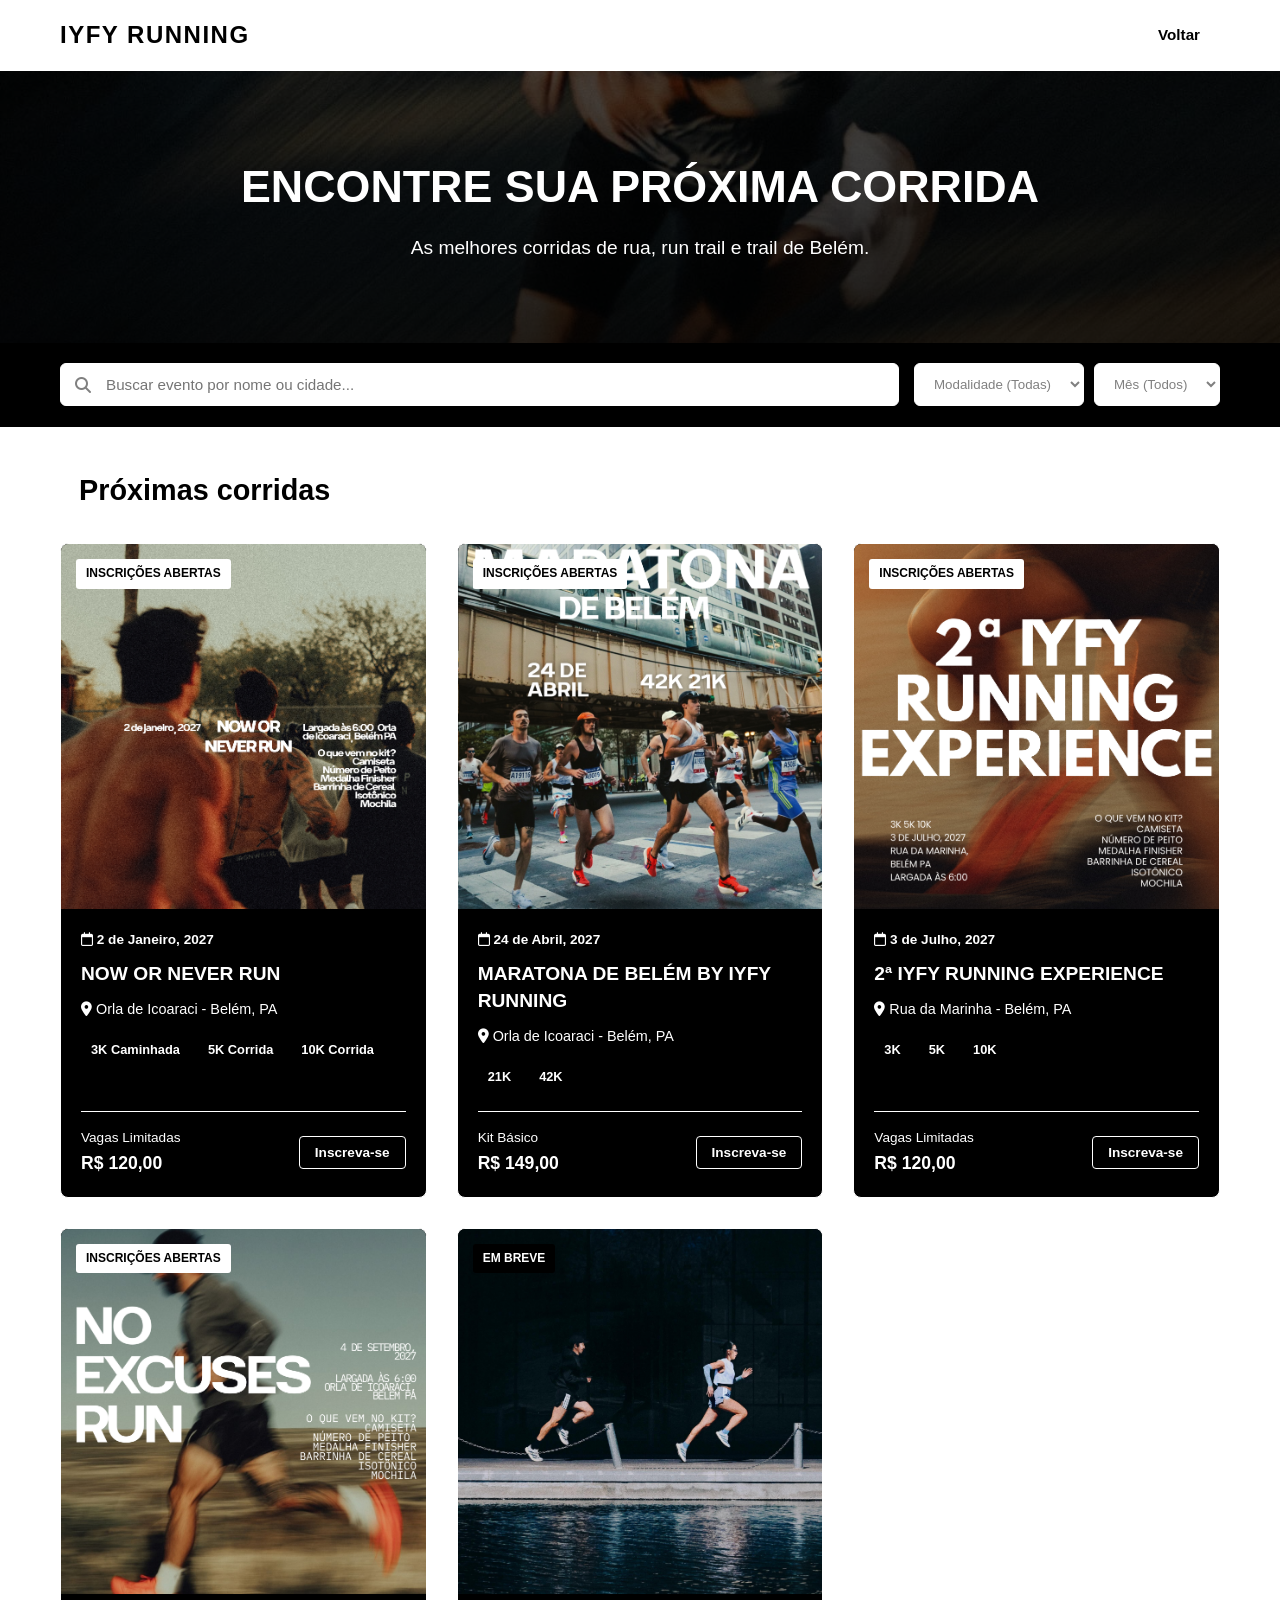
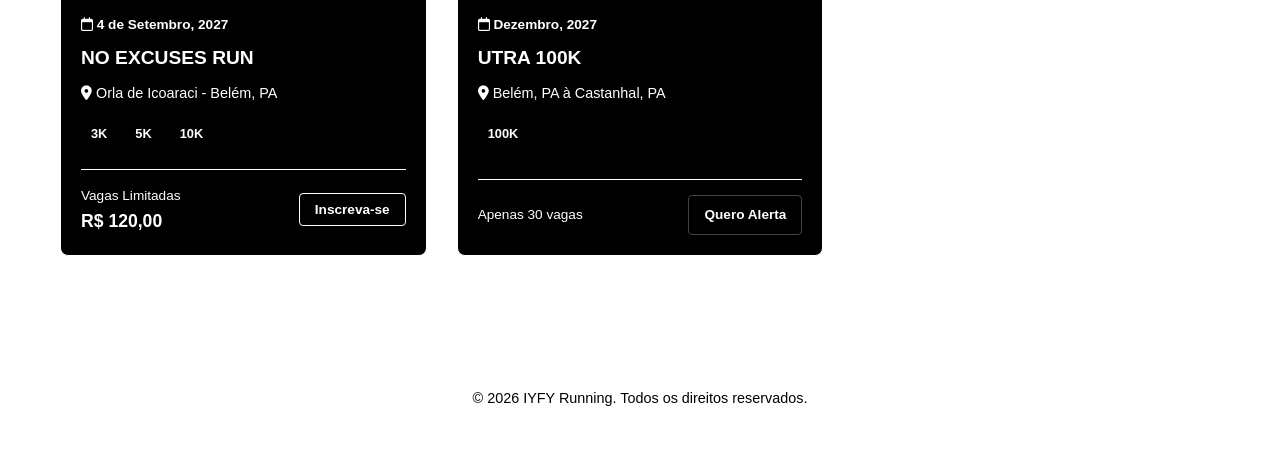
==== index.html @ 2d48001a "Update index.html" ====
<!DOCTYPE html>
<html lang="pt-BR">
<head>
    <meta charset="UTF-8">
    <meta name="viewport" content="width=device-width, initial-scale=1.0">
    <title>Calendário da IYFY Running 2027</title>
    <link rel="stylesheet" href="style2.css">
    <!-- Ícones rápidos via FontAwesome -->
    <link rel="stylesheet" href="https://cdnjs.cloudflare.com/ajax/libs/font-awesome/6.4.0/css/all.min.css">
    <style>
        /* Estilos rápidos para o Modal de Inscrição */
        .modal-overlay {
            display: none;
            position: fixed;
            top: 0; left: 0; width: 100%; height: 100%;
            background: rgba(0,0,0,0.7);
            z-index: 1000;
            justify-content: center;
            align-items: center;
            padding: 20px;
        }
        .modal-content {
            background: #fff;
            padding: 30px;
            border-radius: 10px;
            width: 100%;
            max-width: 600px;
            max-height: 90vh;
            overflow-y: auto;
            position: relative;
        }
        .modal-close {
            position: absolute;
            top: 15px; right: 20px;
            font-size: 24px;
            cursor: pointer;
            color: #333;
        }
        .form-group {
            margin-bottom: 15px;
        }
        .form-group label {
            display: block;
            margin-bottom: 5px;
            font-weight: bold;
            color: #333;
        }
        .form-group input, .form-group select, .form-group textarea {
            width: 100%;
            padding: 10px;
            border: 1px solid #ccc;
            border-radius: 5px;
            font-size: 14px;
        }
        .btn-enviar-zap {
            background: #25d366;
            color: white;
            border: none;
            padding: 12px 20px;
            width: 100%;
            font-size: 16px;
            font-weight: bold;
            border-radius: 5px;
            cursor: pointer;
            display: flex;
            align-items: center;
            justify-content: center;
            gap: 10px;
        }
        .btn-enviar-zap:hover {
            background: #1ebd59;
        }
    </style>
</head>
<body>

    <!-- Header / Navbar -->
    <header class="navbar">
        <div class="container header-container">
            <div class="logo">IYFY <span>RUNNING</span></div>
            <nav class="menu">
                <a href="">Voltar</a>
            </nav>
        </div>
    </header>

    <!-- Hero Section -->
    <section class="hero">
        <div class="container hero-content">
            <h1>Encontre sua próxima corrida</h1>
            <p>As melhores corridas de rua, run trail e trail de Belém.</p>
        </div>
    </section>

    <!-- Filtros e Busca -->
    <section class="filters-section">
        <div class="container filters-container">
            <div class="search-box">
                <i class="fa-solid fa-magnifying-glass"></i>
                <input type="text" placeholder="Buscar evento por nome ou cidade...">
            </div>
            <div class="filter-options">
                <select name="modalidade" id="modalidade">
                    <option value="">Modalidade (Todas)</option>
                    <option value="rua">Corrida de Rua</option>
                    <option value="runtrail">Run Trail</option>
                    <option value="trail">Trail</option>
                </select>
                <select name="data" id="data">
                    <option value="">Mês (Todos)</option>
                    <option value="10">Janeiro</option>
                    <option value="11">Fevereiro</option>
                    <option value="12">Março</option>
                    <option value="12">Abril</option>
                    <option value="13">Maio</option>
                    <option value="14">Junho</option>
                    <option value="15">Julho</option>
                    <option value="16">Agosto</option>
                    <option value="17">Setembro</option>
                    <option value="18">Outubro</option>
                    <option value="19">Novembro</option>
                    <option value="20">Dezembro</option>
                </select>
            </div>
        </div>
    </section>

    <!-- Grid de Eventos -->
    <main class="container main-content">
        <h2 class="section-title">Próximas corridas</h2>

        <div class="events-grid">
            <div class="event-card" data-modalidade="trail" data-mes="12">
                <div class="card-image" style="background-image: url('noworneverrun.jpeg');">
                    <span class="badge badge-inscricoes">Inscrições Abertas</span>
                </div>
                <div class="card-body">
                    <span class="event-date"><i class="fa-regular fa-calendar"></i> 2 de Janeiro, 2027</span>
                    <h3 class="event-title">NOW OR NEVER RUN</h3>
                    <p class="event-details"><i class="fa-solid fa-location-dot"></i> Orla de Icoaraci - Belém, PA</p>
                    <div class="event-distances">
                        <span>3K Caminhada</span>
                        <span>5K Corrida</span>
                        <span>10K Corrida</span>
                    </div>
                    <div class="card-footer">
                        <span class="price">Vagas Limitadas<strong>R$ 120,00</strong></span>
                        <button class="btn-card btn-inscrever" data-evento="NOW OR NEVER RUN" data-distancias="3K Caminhada, 5K Corrida, 10K Corrida" data-preco="120,00">Inscreva-se</button>
                    </div>
                </div>
            </div>

            <div class="event-card" data-modalidade="trail" data-mes="12">
                <div class="card-image" style="background-image: url('maratona-belem.jpeg');">
                    <span class="badge badge-inscricoes">Inscrições Abertas</span>
                </div>
                <div class="card-body">
                    <span class="event-date"><i class="fa-regular fa-calendar"></i> 24 de Abril, 2027</span>
                    <h3 class="event-title">MARATONA DE BELÉM BY IYFY RUNNING</h3>
                    <p class="event-details"><i class="fa-solid fa-location-dot"></i> Orla de Icoaraci - Belém, PA</p>
                    <div class="event-distances">
                        <span>21K</span>
                        <span>42K</span>
                    </div>
                    <div class="card-footer">
                        <span class="price">Kit Básico<strong>R$ 149,00</strong></span>
                        <button class="btn-card btn-inscrever" data-evento="MARATONA DE BELÉM BY IYFY RUNNING" data-distancias="21K, 42K" data-preco="149,00">Inscreva-se</button>
                    </div>
                </div>
            </div>

            <div class="event-card" data-modalidade="trail" data-mes="12">
                <div class="card-image" style="background-image: url('segund-iyfy.jpeg');">
                    <span class="badge badge-inscricoes">Inscrições Abertas</span>
                </div>
                <div class="card-body">
                    <span class="event-date"><i class="fa-regular fa-calendar"></i> 3 de Julho, 2027</span>
                    <h3 class="event-title">2ª IYFY RUNNING EXPERIENCE</h3>
                    <p class="event-details"><i class="fa-solid fa-location-dot"></i> Rua da Marinha - Belém, PA</p>
                    <div class="event-distances">
                        <span>3K</span>
                        <span>5K</span>
                        <span>10K</span>
                    </div>
                    <div class="card-footer">
                        <span class="price">Vagas Limitadas<strong>R$ 120,00</strong></span>
                        <button class="btn-card btn-inscrever" data-evento="2ª IYFY RUNNING EXPERIENCE" data-distancias="3K, 5K, 10K" data-preco="120,00">Inscreva-se</button>
                    </div>
                </div>
            </div>

            <div class="event-card" data-modalidade="trail" data-mes="12">
                <div class="card-image" style="background-image: url('no-excuses.jpeg');">
                    <span class="badge badge-inscricoes">Inscrições Abertas</span>
                </div>
                <div class="card-body">
                    <span class="event-date"><i class="fa-regular fa-calendar"></i> 4 de Setembro, 2027</span>
                    <h3 class="event-title">NO EXCUSES RUN</h3>
                    <p class="event-details"><i class="fa-solid fa-location-dot"></i> Orla de Icoaraci - Belém, PA</p>
                    <div class="event-distances">
                        <span>3K</span>
                        <span>5K</span>
                        <span>10K</span>
                    </div>
                    <div class="card-footer">
                        <span class="price">Vagas Limitadas<strong>R$ 120,00</strong></span>
                        <button class="btn-card btn-inscrever" data-evento="NO EXCUSES RUN" data-distancias="3K, 5K, 10K" data-preco="120,00">Inscreva-se</button>
                    </div>
                </div>
            </div>

            <div class="event-card" data-modalidade="rua" data-mes="11">
                <div class="card-image" style="background-image: url('42k.jpeg');">
                    <span class="badge badge-breve">Em Breve</span>
                </div>
                <div class="card-body">
                    <span class="event-date"><i class="fa-regular fa-calendar"></i> Dezembro, 2027</span>
                    <h3 class="event-title">UTRA 100K</h3>
                    <p class="event-details"><i class="fa-solid fa-location-dot"></i> Belém, PA à Castanhal, PA</p>
                    <div class="event-distances">
                        <span>100K</span>
                    </div>
                    <div class="card-footer">
                        <span class="price">Apenas 30 vagas</span>
                        <a href="#" class="btn-card disabled">Quero Alerta</a>
                    </div>
                </div>
            </div>
        </div>
    </main>

    <!-- Modal de Inscrição / Formulário -->
    <div class="modal-overlay" id="modalInscricao">
        <div class="modal-content">
            <span class="modal-close" id="fecharModal">&times;</span>
            <h2 style="margin-bottom: 20px; color: #111;">Formulário de Inscrição</h2>
            <form id="formInscricao">
                <input type="hidden" id="eventoNome">

                <div class="form-group">
                    <label>Nome Completo</label>
                    <input type="text" id="nome" required placeholder="Digite seu nome completo">
                </div>

                <div class="form-group">
                    <label>E-mail</label>
                    <input type="email" id="email" required placeholder="seu@email.com">
                </div>

                <div class="form-group">
                    <label>WhatsApp</label>
                    <input type="text" id="whatsapp" required placeholder="(91) 99999-9999">
                </div>

                <div class="form-group">
                    <label>RG</label>
                    <input type="text" id="rg" required placeholder="Número do RG">
                </div>

                <div class="form-group">
                    <label>CPF</label>
                    <input type="text" id="cpf" required placeholder="000.000.000-00">
                </div>

                <div class="form-group">
                    <label>Qual percurso você irá participar?</label>
                    <select id="modalidadeDistancia" required>
                        <option value="">Selecione a distância...</option>
                    </select>
                </div>

                <div class="form-group">
                    <label>Qual o tamanho da camisa?</label>
                    <select id="tamanhoCamisa" required>
                        <option value="">Selecione o tamanho...</option>
                        <option value="PP">PP</option>
                        <option value="P">P</option>
                        <option value="M">M</option>
                        <option value="G">G</option>
                        <option value="GG">GG</option>
                        <option value="XGG">XGG</option>
                    </select>
                </div>

                <div class="form-group">
                    <label>Possui alguma restrição de saúde?</label>
                    <textarea id="restricaoSaude" rows="2" placeholder="Informe se possui alergias, problemas cardíacos, etc. (ou digite 'Não')"></textarea>
                </div>

                <div class="form-group">
                    <label>Tipo de Inscrição</label>
                    <select id="tipoInscricao" required>
                        <option value="avulsa" id="opcaoAvulsa">Somente nesta corrida</option>
                        <option value="combo_normal">Combo 4 Corridas (R$ 509,00)</option>
                        <option value="combo_desconto">Combo 4 Corridas com 50% de Desconto (R$ 254,50 - Válido para quem participar da 1ª IYFY Running Experience e 20 vagas para o público geral.)</option>
                    </select>
                </div>

                <button type="submit" class="btn-enviar-zap">
                    <i class="fa-brands fa-whatsapp" style="font-size: 20px;"></i> Finalizar Inscrição
                </button>
            </form>
        </div>
    </div>

    <!-- Footer simples -->
    <footer>
        <p>&copy; 2026 IYFY Running. Todos os direitos reservados.</p>
    </footer>

    <!-- Script para manipular o Modal e o envio para o WhatsApp -->
    <script>
        const modal = document.getElementById('modalInscricao');
        const fecharModal = document.getElementById('fecharModal');
        const botoesInscrever = document.querySelectorAll('.btn-inscrever');
        const inputEventoNome = document.getElementById('eventoNome');
        const selectDistancias = document.getElementById('modalidadeDistancia');
        const formInscricao = document.getElementById('formInscricao');

        // Abrir modal ao clicar em "Inscreva-se"
        botoesInscrever.forEach(botao => {
            botao.addEventListener('click', () => {
                const nomeEvento = botao.getAttribute('data-evento');
                const distancias = botao.getAttribute('data-distancias').split(',');
                const precoEvento = botao.getAttribute('data-preco') || '120,00';

                inputEventoNome.value = nomeEvento;
                
                // Atualiza o texto do valor da inscrição avulsa de acordo com o evento selecionado
                const opcaoAvulsa = document.getElementById('opcaoAvulsa');
                if (opcaoAvulsa) {
                    opcaoAvulsa.textContent = `Somente nesta corrida (R$ ${precoEvento})`;
                }

                // Preencher select de distâncias
                selectDistancias.innerHTML = '<option value="">Selecione a distância...</option>';
                distancias.forEach(dist => {
                    const option = document.createElement('option');
                    option.value = dist.trim();
                    option.textContent = dist.trim();
                    selectDistancias.appendChild(option);
                });

                modal.style.display = 'flex';
            });
        });

        // Fechar modal
        fecharModal.addEventListener('click', () => {
            modal.style.display = 'none';
        });

        window.addEventListener('click', (e) => {
            if (e.target === modal) {
                modal.style.display = 'none';
            }
        });

        // Enviar para o WhatsApp
        formInscricao.addEventListener('submit', (e) => {
            e.preventDefault();

            const evento = inputEventoNome.value;
            const nome = document.getElementById('nome').value;
            const email = document.getElementById('email').value;
            const whatsapp = document.getElementById('whatsapp').value;
            const rg = document.getElementById('rg').value;
            const cpf = document.getElementById('cpf').value;
            const modalidade = selectDistancias.value;
            const camisa = document.getElementById('tamanhoCamisa').value;
            const restricao = document.getElementById('restricaoSaude').value || 'Nenhuma';
            
            const tipoInscricaoSelect = document.getElementById('tipoInscricao');
            const tipoInscricaoTexto = tipoInscricaoSelect.options[tipoInscricaoSelect.selectedIndex].text;

            // Montar a mensagem formatada para o WhatsApp
            const mensagem = `*NOVA INSCRIÇÃO - IYFY RUNNING*%0A%0A` +
                             ` *Evento:* ${evento}%0A` +
                             ` *Nome:* ${nome}%0A` +
                             ` *E-mail:* ${email}%0A` +
                             ` *WhatsApp:* ${whatsapp}%0A` +
                             ` *RG:* ${rg} | *CPF:* ${cpf}%0A` +
                             ` *Distância:* ${modalidade}%0A` +
                             ` *Camisa:* ${camisa}%0A` +
                             ` *Restrição de Saúde:* ${restricao}%0A` +
                             ` *Plano:* ${tipoInscricaoTexto}%0A%0A` +
                             `Olá! Preenchi meus dados no site e gostaria de finalizar o pagamento via PIX.`;

            // Número do WhatsApp fornecido
            const numeroWhatsApp = '5591989058986';

            // Redirecionar para o WhatsApp
            const urlWhatsApp = `https://api.whatsapp.com/send?phone=${numeroWhatsApp}&text=${mensagem}`;
            window.open(urlWhatsApp, '_blank');
        });
    </script>
    <script src="app.js"></script>
</body>
</html>
---- style2.css ----
/* Variáveis de estilo para facilitar manutenção */
:root {
    --bg-primary: #ffffff;
    --bg-secondary: black;
    --text-color: black;
    --text-muted: white;
    --accent-color: #ffffff; /* Tom verde/amarelo neon esportivo */
    --card-bg: black;
    --border-color: white;
    --font-family: 'Segoe UI', Tahoma, Geneva, Verdana, sans-serif;
}

* {
    margin: 0;
    padding: 0;
    box-sizing: border-box;
}

body {
    background-color: white;
    color: var(--text-color);
    font-family: var(--font-family);
    line-height: 1.6;
}

.container {
    max-width: 1200px;
    margin: 0 auto;
    padding: 0 20px;
}

/* Header / Navbar */
.navbar {
    background-color: white;
    border-bottom: 1px solid var(--border-color);
    position: sticky;
    top: 0;
    z-index: 100;
}

.header-container {
    display: flex;
    justify-content: space-between;
    align-items: center;
    height: 70px;
}

.logo {
    font-size: 1.5rem;
    font-weight: 800;
    letter-spacing: 1.5px;
    color: black;
}

.logo span {
    color: black;
}

.menu a {
    color: black;
    text-decoration: none;
    margin-right: 20px;
    font-weight: 600;
    font-size: 0.95rem;
    transition: color 0.3s;
}

.menu a:hover, .menu a.active {
    color: black;
}

.btn-primary {
    background-color: black;
    color: white;
    border: none;
    padding: 10px 20px;
    font-weight: bold;
    cursor: pointer;
    border-radius: 4px;
    transition: transform 0.2s, background-color 0.2s;
}

.btn-primary:hover {
    transform: translateY(-2px);
    background-color: black;
}

/* Hero Section */
.hero {
    background: linear-gradient(rgba(0,0,0,0.7), rgba(0,0,0,0.85)), url('logocalendario.jpeg') center/cover;
    padding: 80px 0;
    text-align: center;
}

.hero h1 {
    font-size: 2.8rem;
    font-weight: 800;
    margin-bottom: 10px;
    text-transform: uppercase;
    color: white;
}

.hero p {
    color: white;
    font-size: 1.2rem;
}

/* Filtros */
.filters-section {
    background-color: black;
    padding: 20px 0;
    border-bottom: 1px solid black;
}

.filters-container {
    display: flex;
    justify-content: space-between;
    gap: 15px;
    flex-wrap: wrap;
}

.search-box {
    position: relative;
    flex: 1;
    min-width: 280px;
}

.search-box i {
    position: absolute;
    left: 15px;
    top: 50%;
    transform: translateY(-50%);
    color: gray;
}

.search-box input {
    width: 100%;
    padding: 12px 15px 12px 45px;
    background-color: white;
    border: 1px solid white;
    border-radius: 6px;
    color: black;
    font-size: 0.95rem;
}

.filter-options {
    display: flex;
    gap: 10px;
    color: green;
}

.filter-options select {
    padding: 12px 15px;
    background-color: white;
    border: 1px solid white;
    border-radius: 6px;
    color: gray;
    cursor: pointer;
}

/* Grid de Eventos */
.main-content {
    padding: 40px 20px;
}

.section-title {
    font-size: 1.8rem;
    margin-bottom: 30px;
    border-left: 4px solid var(--accent-color);
    padding-left: 15px;
}

.events-grid {
    display: grid;
    grid-template-columns: repeat(auto-fit, minmax(320px, 1fr));
    gap: 30px;
}

/* Card Individual */
.event-card {
    background-color: var(--card-bg);
    border-radius: 8px;
    overflow: hidden;
    border: 1px solid var(--border-color);
    transition: transform 0.3s, box-shadow 0.3s;
    display: flex;
    flex-direction: column;
}

.event-card:hover {
    transform: translateY(-5px);
    box-shadow: 0 10px 20px rgba(0,0,0,0.5);
    border-color: #444;
}

.card-image {
    width: 100%;
    aspect-ratio: 1 / 1; /* Força a área da imagem a ser um quadrado perfeito (1:1) */
    background-size: cover;
    background-position: center;
    position: relative;
}

.badge {
    position: absolute;
    top: 15px;
    left: 15px;
    padding: 5px 10px;
    font-size: 0.75rem;
    font-weight: bold;
    text-transform: uppercase;
    border-radius: 3px;
}

.badge-inscricoes {
    background-color: var(--accent-color);
    color: black;
}

.badge-breve {
    background-color: black;
    color: #fff;
}

.card-body {
    padding: 20px;
    display: flex;
    flex-direction: column;
    flex-grow: 1;
}

.event-date {
    font-size: 0.85rem;
    color: var(--accent-color);
    font-weight: 600;
    margin-bottom: 10px;
}

.event-title {
    font-size: 1.2rem;
    font-weight: 700;
    margin-bottom: 10px;
    line-height: 1.4;
    color: white;
}

.event-details {
    font-size: 0.9rem;
    color: white;
    margin-bottom: 15px;
}

.event-distances {
    display: flex;
    gap: 8px;
    margin-bottom: 20px;
    color: white;
}

.event-distances span {
    background-color: black;
    padding: 4px 10px;
    font-size: 0.8rem;
    border-radius: 12px;
    font-weight: 600;
}

.card-footer {
    margin-top: auto;
    display: flex;
    justify-content: space-between;
    align-items: center;
    border-top: 1px solid var(--border-color);
    padding-top: 15px;
}

.price {
    font-size: 0.85rem;
    color: var(--text-muted);
}

.price strong {
    display: block;
    font-size: 1.1rem;
    color: #fff;
}

.btn-card {
    background-color: transparent;
    color: var(--accent-color);
    border: 1px solid var(--accent-color);
    padding: 8px 15px;
    text-decoration: none;
    font-weight: bold;
    font-size: 0.85rem;
    border-radius: 4px;
    transition: background-color 0.2s, color 0.2s;
}

.btn-card:hover {
    background-color: var(--accent-color);
    color: black;
}

.btn-card.disabled {
    border-color: #444;
    color: var(--text-muted);
    cursor: not-allowed;
}

.btn-card.disabled:hover {
    background-color: transparent;
    color: var(--text-muted);
}

/* Footer */
footer {
    text-align: center;
    padding: 40px 0;
    border-top: 1px solid white;
    margin-top: 50px;
    font-size: 0.9rem;
    color: black;
}

/* Classe utilitária para esconder os cards de forma limpa no grid */
.event-card.hidden {
    display: none !important;
}

/* Animação suave ao revelar os cards filtrados */
.fade-in {
    animation: fadeInSmooth 0.4s ease forwards;
}

@keyframes fadeInSmooth {
    from {
        opacity: 0;
        transform: translateY(10px);
    }
    to {
        opacity: 1;
        transform: translateY(0);
    }
}

/* ==========================================
   MEDIA QUERIES (RESPONSIVIDADE)
   ========================================== */

/* --- TABLETS E TELAS MÉDIAS (Até 768px) --- */
@media (max-width: 768px) {
    /* Ajustes do Banner Hero */
    .hero {
        padding: 60px 20px;
    }

    .hero h1 {
        font-size: 2.2rem;
    }

    .hero p {
        font-size: 1.1rem;
    }

    /* Alinhamento dos Filtros */
    .filters-container {
        flex-direction: column;
        gap: 12px;
    }

    .search-box {
        width: 100%;
        min-width: unset;
    }

    .filter-options {
        width: 100%;
    }

    .filter-options select {
        flex: 1; /* Faz os selects dividirem o espaço igualmente */
    }
}

/* --- CELULARES (Até 576px) --- */
@media (max-width: 576px) {
    /* Ajustes na Navbar */
    .header-container {
        flex-direction: column;
        height: auto;
        padding: 15px 0;
        gap: 15px;
    }

    .menu {
        display: flex;
        justify-content: center;
        flex-wrap: wrap;
        gap: 10px;
    }

    .menu a {
        margin-right: 0; /* Remove a margem antiga para usar o gap */
        font-size: 0.85rem;
    }

    .btn-primary {
        width: 100%; /* Botão de destaque vira largura total no mobile */
        text-align: center;
    }

    /* Redução de títulos para telas pequenas */
    .hero h1 {
        font-size: 1.8rem;
    }

    .section-title {
        font-size: 1.5rem;
    }

    /* Ajuste fino no Grid de Eventos para celulares bem pequenos */
    .events-grid {
        grid-template-columns: 1fr; /* Força uma coluna única */
        gap: 20px;
    }
    
    /* Evita que botões de filtros quebrem no mobile */
    .filter-options {
        flex-direction: column;
    }
}
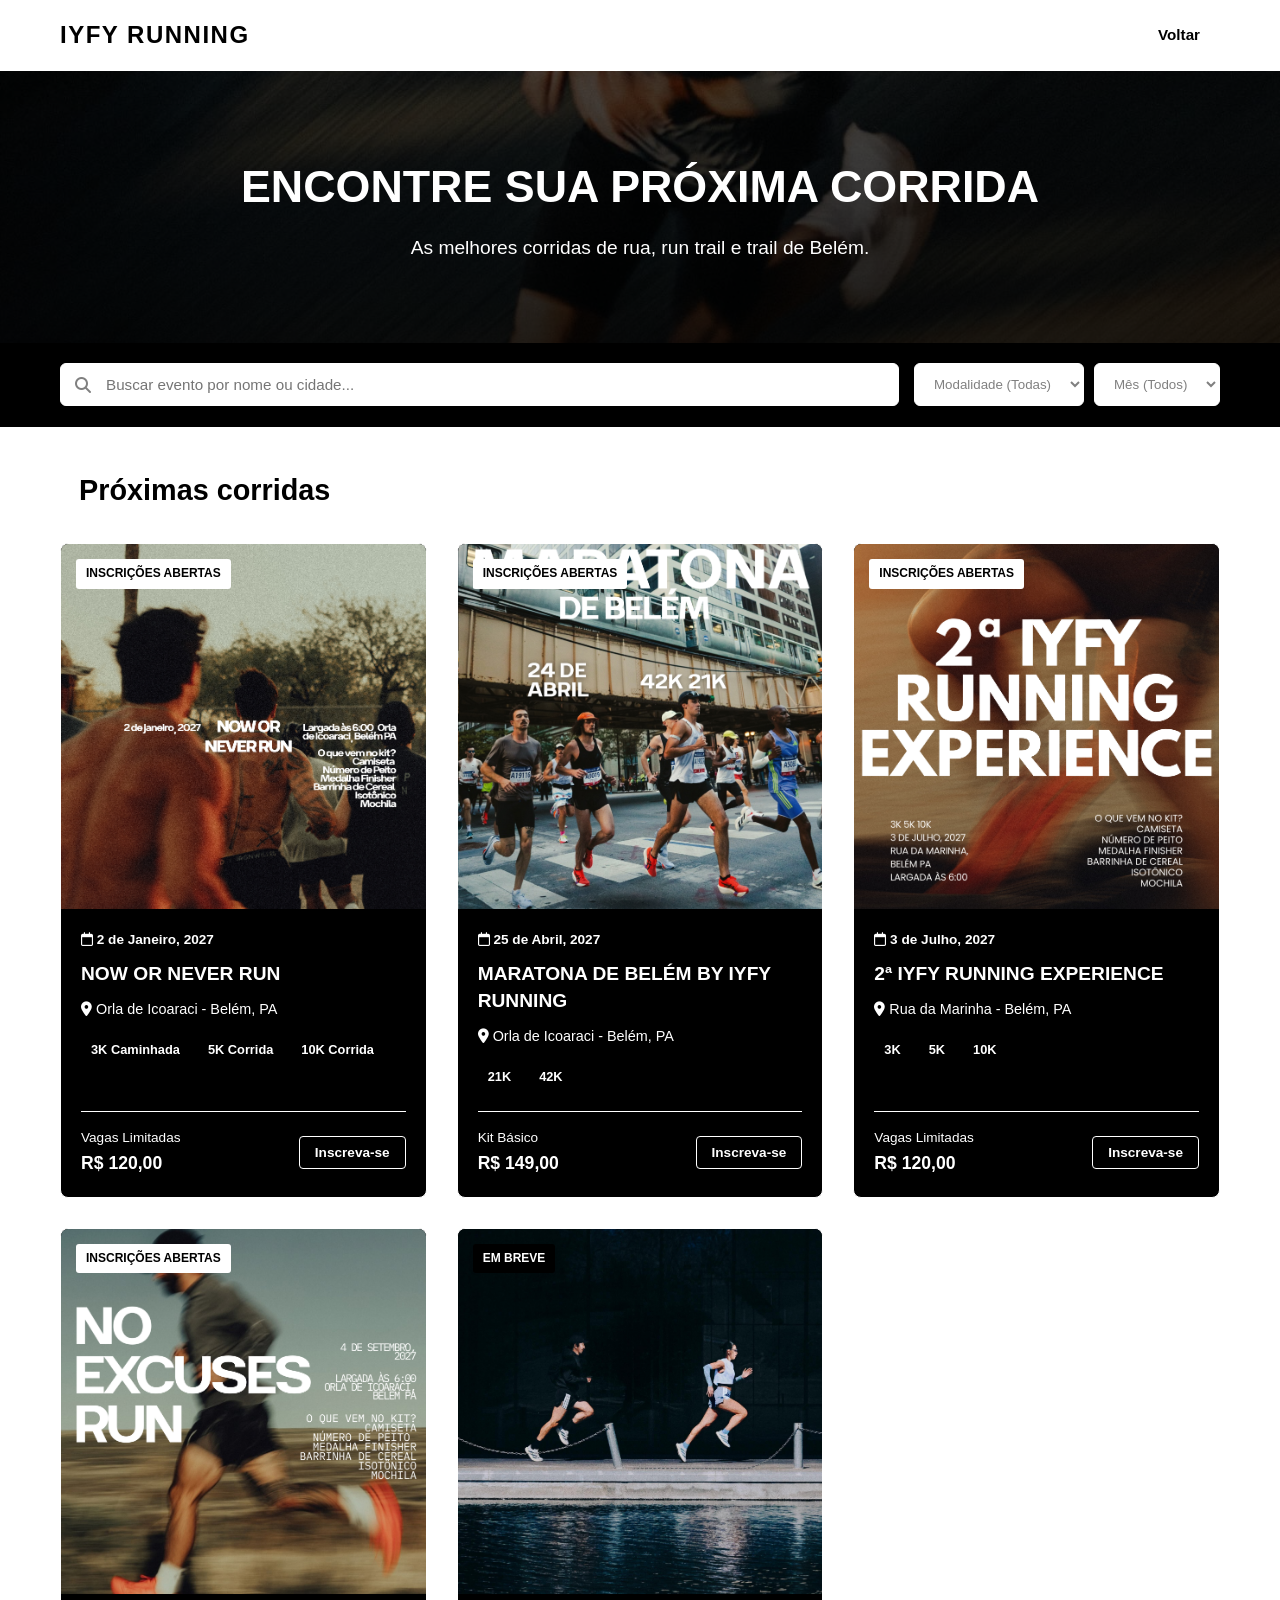
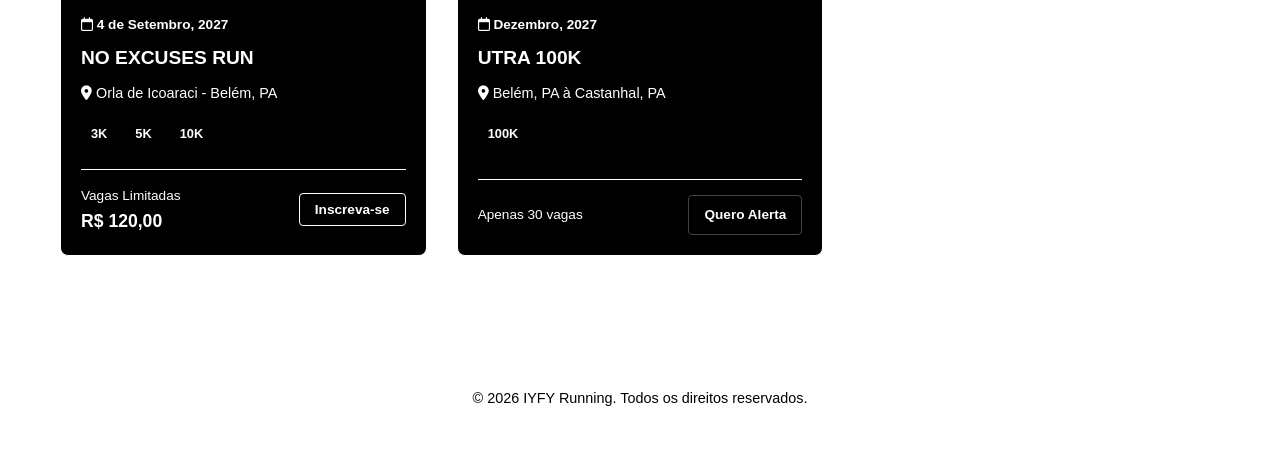
==== commit a620807c: "Update index.html" ====
--- a/index.html
+++ b/index.html
@@ -155,7 +155,7 @@
                     <span class="badge badge-inscricoes">Inscrições Abertas</span>
                 </div>
                 <div class="card-body">
-                    <span class="event-date"><i class="fa-regular fa-calendar"></i> 24 de Abril, 2027</span>
+                    <span class="event-date"><i class="fa-regular fa-calendar"></i> 25 de Abril, 2027</span>
                     <h3 class="event-title">MARATONA DE BELÉM BY IYFY RUNNING</h3>
                     <p class="event-details"><i class="fa-solid fa-location-dot"></i> Orla de Icoaraci - Belém, PA</p>
                     <div class="event-distances">
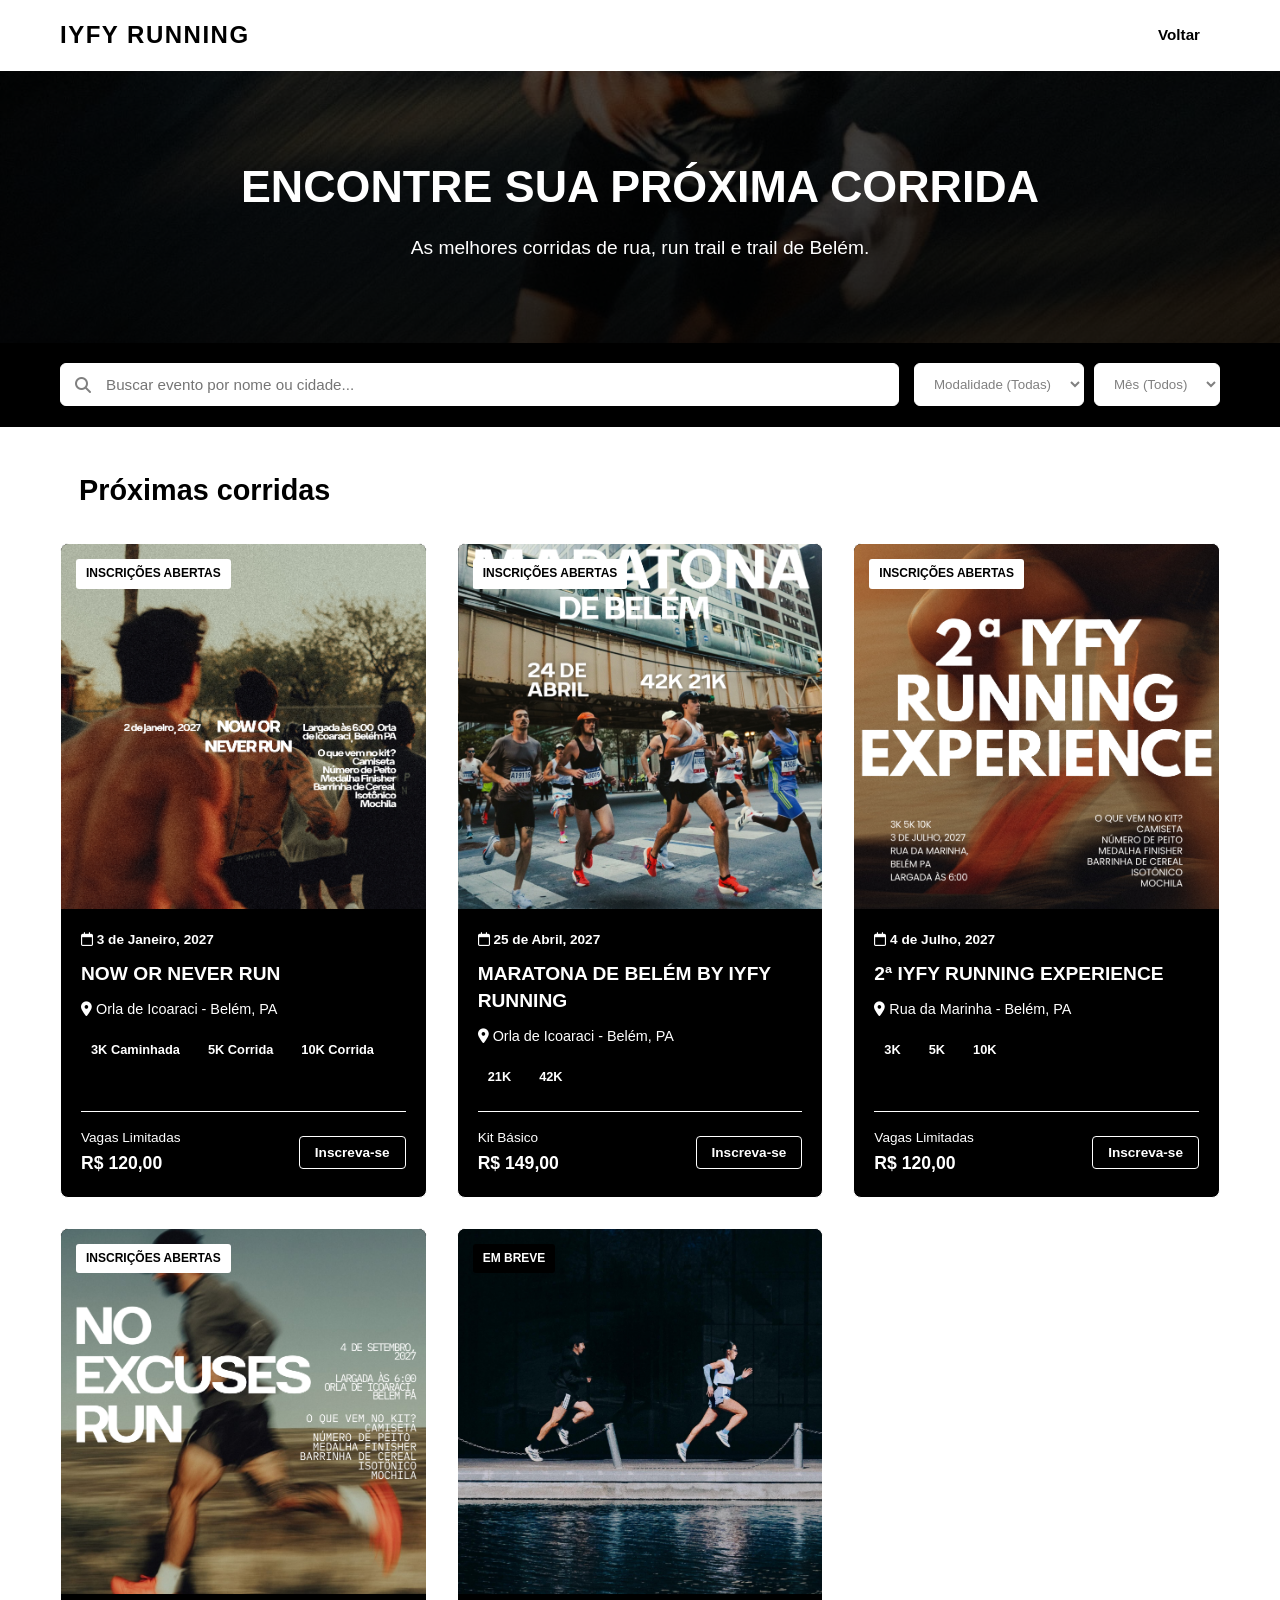
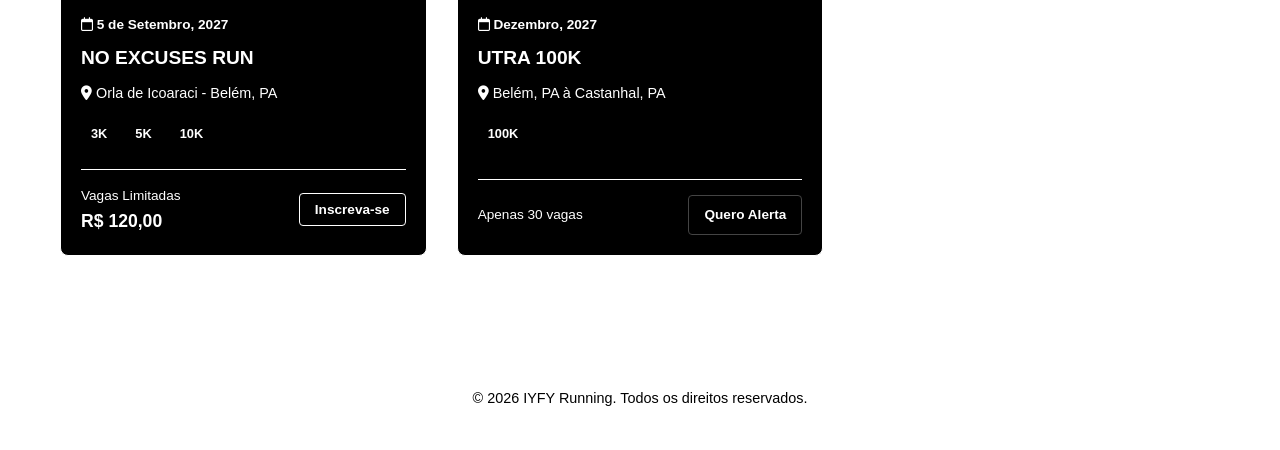
==== commit 3f6025eb: "Update index.html" ====
--- a/index.html
+++ b/index.html
@@ -135,7 +135,7 @@
                     <span class="badge badge-inscricoes">Inscrições Abertas</span>
                 </div>
                 <div class="card-body">
-                    <span class="event-date"><i class="fa-regular fa-calendar"></i> 2 de Janeiro, 2027</span>
+                    <span class="event-date"><i class="fa-regular fa-calendar"></i> 3 de Janeiro, 2027</span>
                     <h3 class="event-title">NOW OR NEVER RUN</h3>
                     <p class="event-details"><i class="fa-solid fa-location-dot"></i> Orla de Icoaraci - Belém, PA</p>
                     <div class="event-distances">
@@ -174,7 +174,7 @@
                     <span class="badge badge-inscricoes">Inscrições Abertas</span>
                 </div>
                 <div class="card-body">
-                    <span class="event-date"><i class="fa-regular fa-calendar"></i> 3 de Julho, 2027</span>
+                    <span class="event-date"><i class="fa-regular fa-calendar"></i> 4 de Julho, 2027</span>
                     <h3 class="event-title">2ª IYFY RUNNING EXPERIENCE</h3>
                     <p class="event-details"><i class="fa-solid fa-location-dot"></i> Rua da Marinha - Belém, PA</p>
                     <div class="event-distances">
@@ -194,7 +194,7 @@
                     <span class="badge badge-inscricoes">Inscrições Abertas</span>
                 </div>
                 <div class="card-body">
-                    <span class="event-date"><i class="fa-regular fa-calendar"></i> 4 de Setembro, 2027</span>
+                    <span class="event-date"><i class="fa-regular fa-calendar"></i> 5 de Setembro, 2027</span>
                     <h3 class="event-title">NO EXCUSES RUN</h3>
                     <p class="event-details"><i class="fa-solid fa-location-dot"></i> Orla de Icoaraci - Belém, PA</p>
                     <div class="event-distances">
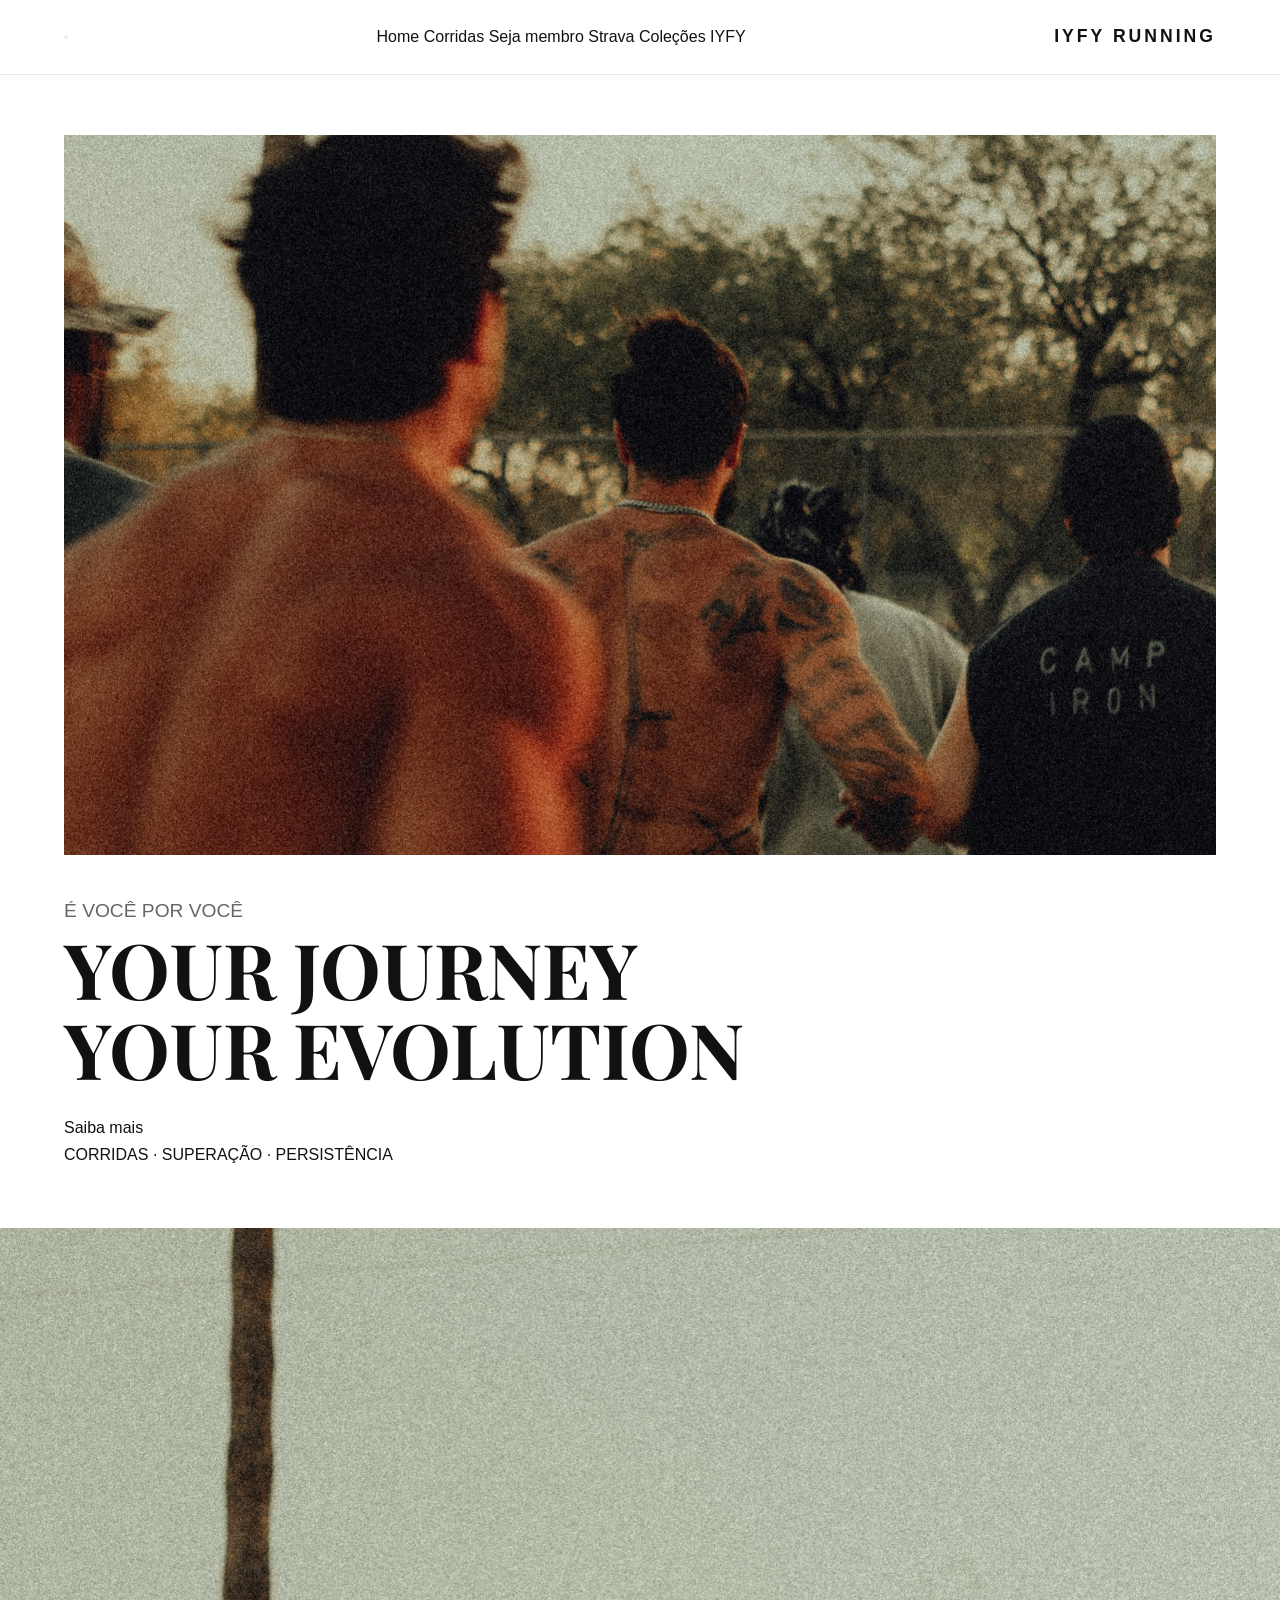
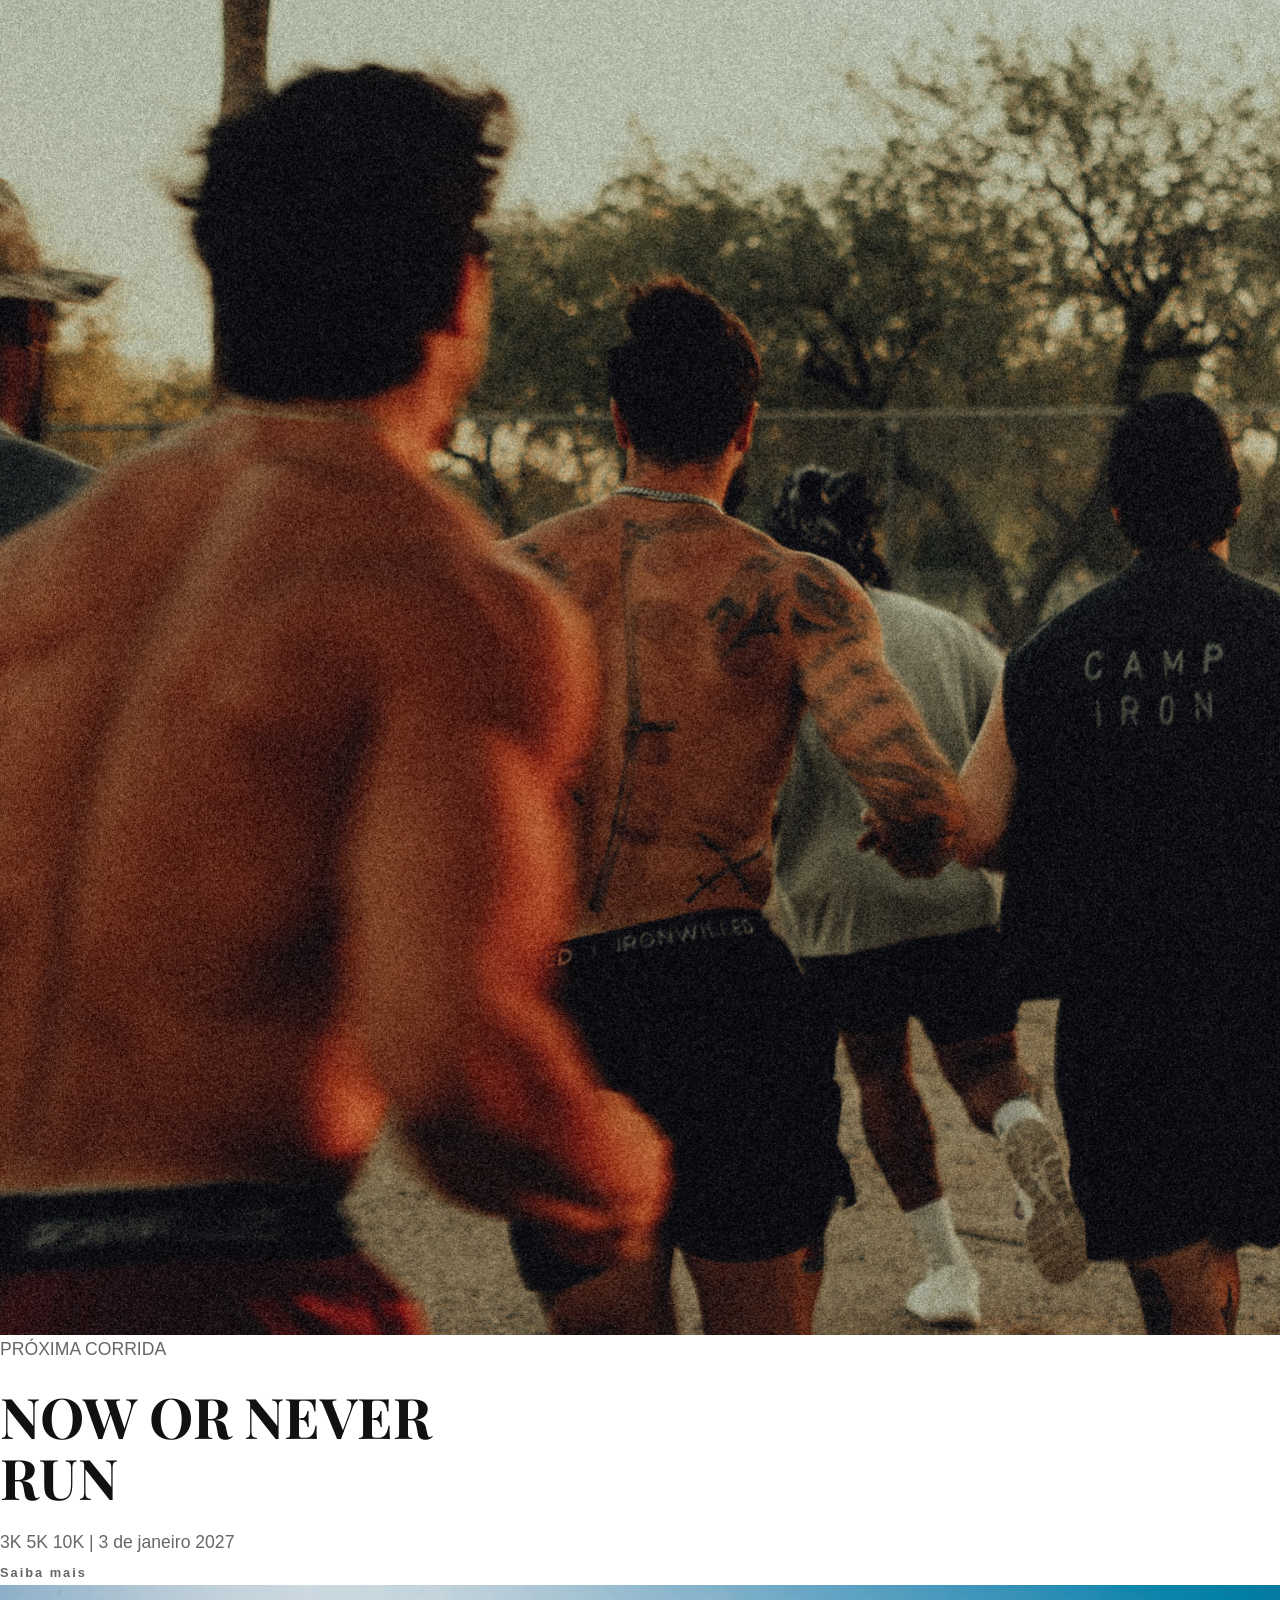
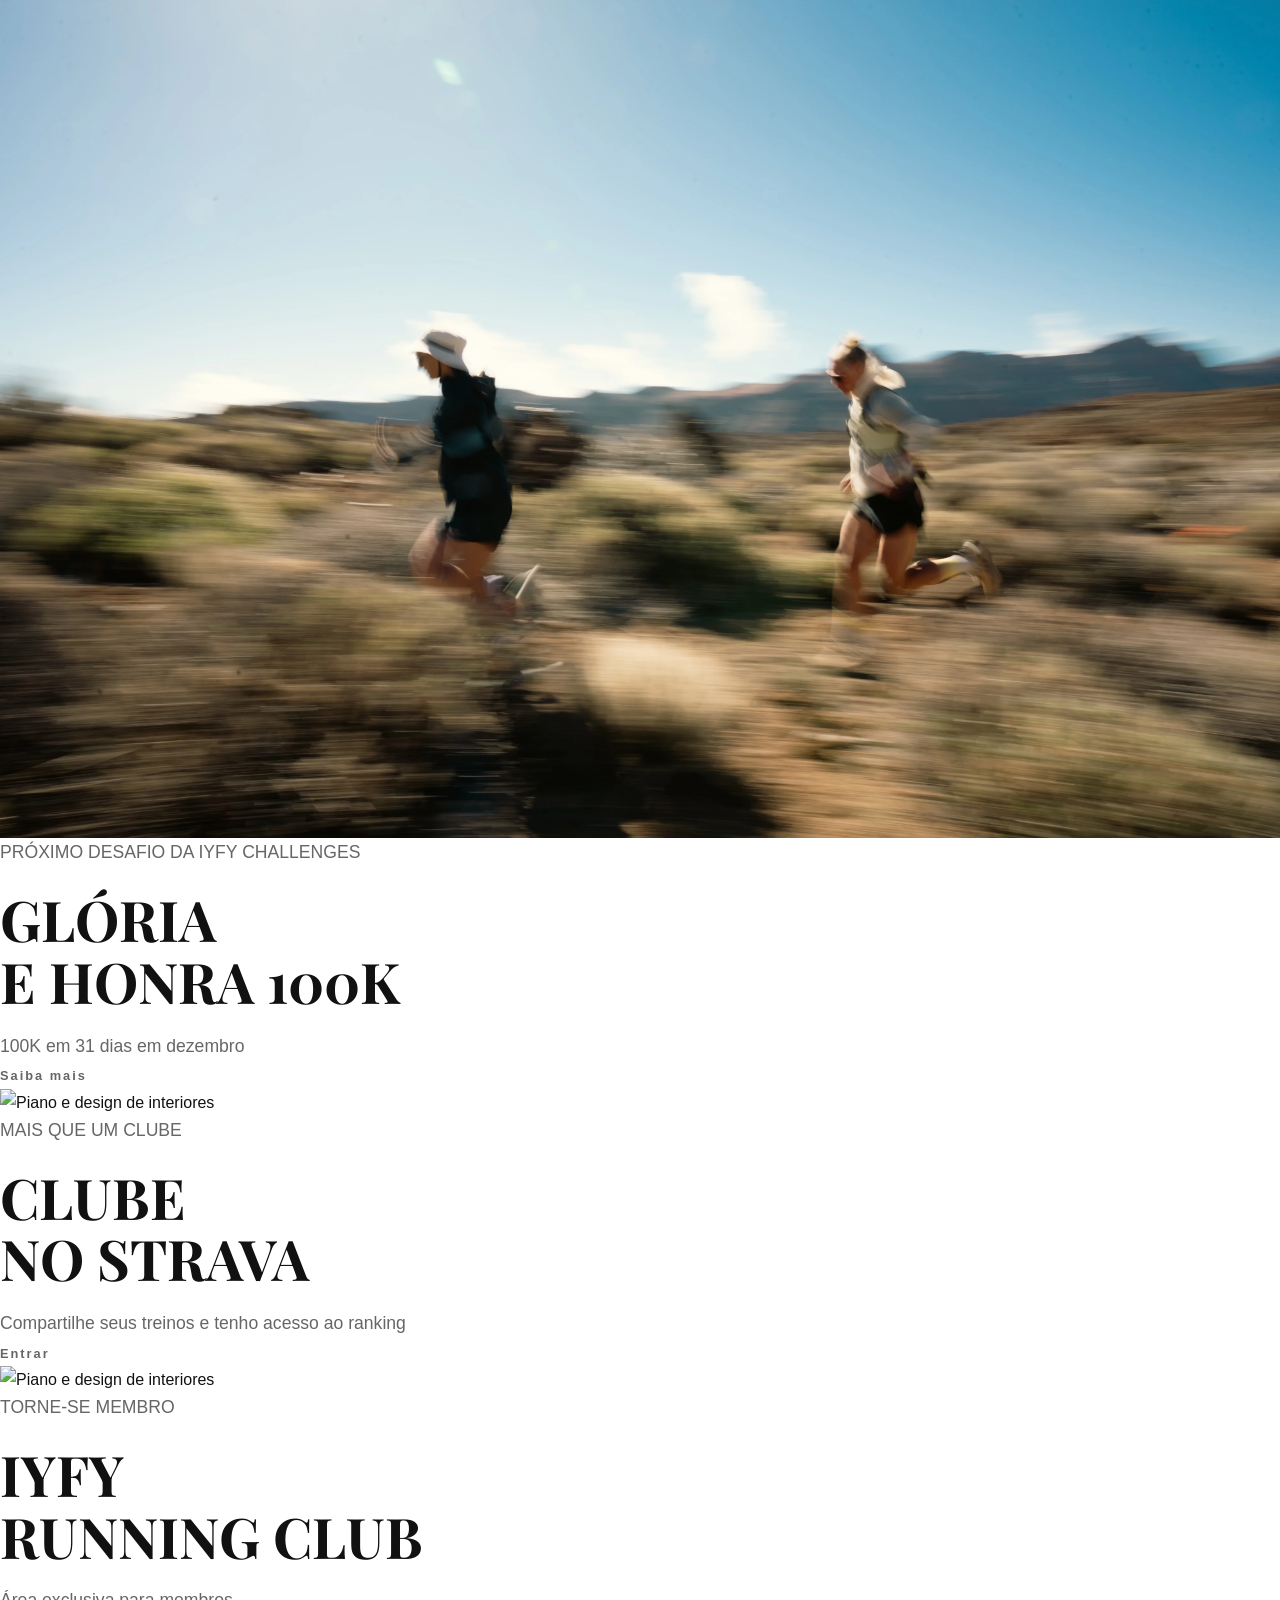
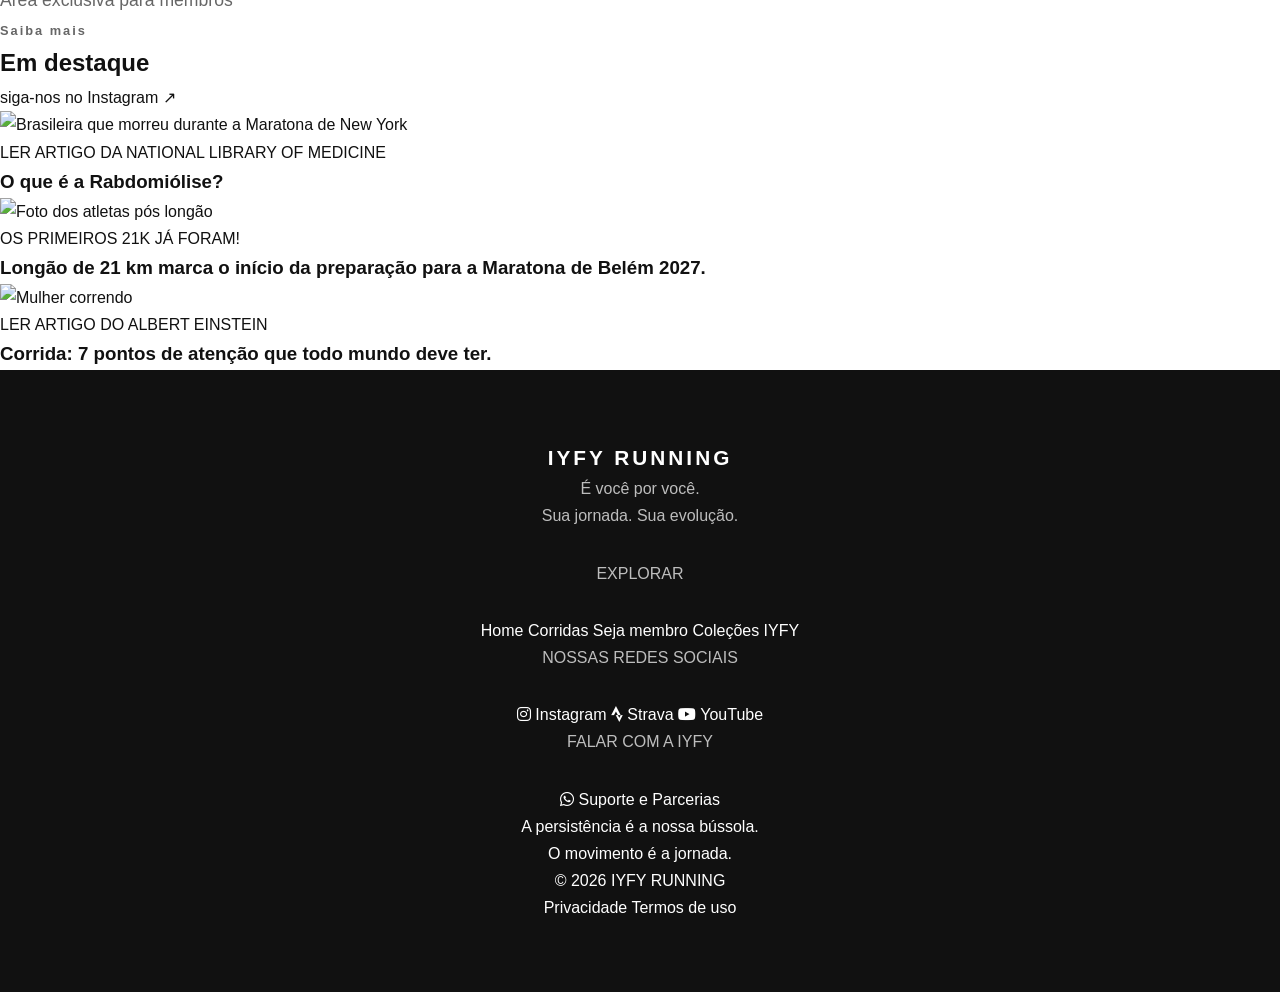
==== commit 38e1ed3b: "Update index.html" ====
--- a/index.html
+++ b/index.html
@@ -1,399 +1,387 @@
 <!DOCTYPE html>
+
 <html lang="pt-BR">
+
 <head>
-    <meta charset="UTF-8">
-    <meta name="viewport" content="width=device-width, initial-scale=1.0">
-    <title>Calendário da IYFY Running 2027</title>
-    <link rel="stylesheet" href="style2.css">
-    <!-- Ícones rápidos via FontAwesome -->
-    <link rel="stylesheet" href="https://cdnjs.cloudflare.com/ajax/libs/font-awesome/6.4.0/css/all.min.css">
-    <style>
-        /* Estilos rápidos para o Modal de Inscrição */
-        .modal-overlay {
-            display: none;
-            position: fixed;
-            top: 0; left: 0; width: 100%; height: 100%;
-            background: rgba(0,0,0,0.7);
-            z-index: 1000;
-            justify-content: center;
-            align-items: center;
-            padding: 20px;
-        }
-        .modal-content {
-            background: #fff;
-            padding: 30px;
-            border-radius: 10px;
-            width: 100%;
-            max-width: 600px;
-            max-height: 90vh;
-            overflow-y: auto;
-            position: relative;
-        }
-        .modal-close {
-            position: absolute;
-            top: 15px; right: 20px;
-            font-size: 24px;
-            cursor: pointer;
-            color: #333;
-        }
-        .form-group {
-            margin-bottom: 15px;
-        }
-        .form-group label {
-            display: block;
-            margin-bottom: 5px;
-            font-weight: bold;
-            color: #333;
-        }
-        .form-group input, .form-group select, .form-group textarea {
-            width: 100%;
-            padding: 10px;
-            border: 1px solid #ccc;
-            border-radius: 5px;
-            font-size: 14px;
-        }
-        .btn-enviar-zap {
-            background: #25d366;
-            color: white;
-            border: none;
-            padding: 12px 20px;
-            width: 100%;
-            font-size: 16px;
-            font-weight: bold;
-            border-radius: 5px;
-            cursor: pointer;
-            display: flex;
-            align-items: center;
-            justify-content: center;
-            gap: 10px;
-        }
-        .btn-enviar-zap:hover {
-            background: #1ebd59;
-        }
-    </style>
+
+  <meta charset="UTF-8">
+
+  <meta name="viewport" content="width=device-width, initial-scale=1.0">
+
+  <title>IYFY RUNNING</title>
+
+  <link rel="preconnect" href="https://fonts.googleapis.com">
+
+  <link rel="preconnect" href="https://fonts.gstatic.com" crossorigin>
+
+  <link href="https://fonts.googleapis.com/css2?family=DM+Sans:wght@400;500;600;700&family=Playfair+Display:ital,wght@0,400;0,500;1,400&display=swap" rel="stylesheet">
+
+  <link rel="stylesheet" href="https://cdnjs.cloudflare.com/ajax/libs/font-awesome/6.5.1/css/all.min.css">
+
+  <link rel="stylesheet" href="style.css">
+
 </head>
+
 <body>
 
-    <!-- Header / Navbar -->
-    <header class="navbar">
-        <div class="container header-container">
-            <div class="logo">IYFY <span>RUNNING</span></div>
-            <nav class="menu">
-                <a href="">Voltar</a>
-            </nav>
-        </div>
-    </header>
-
-    <!-- Hero Section -->
+  <header class="header">
+
+    <button class="menu-toggle" aria-label="Abrir menu" aria-expanded="false">
+
+      <span></span>
+
+      <span></span>
+
+    </button>
+
+    <nav class="navigation" id="navigation">
+
+      <a href="#shop">Home</a>
+
+      <a href="https://iyfyrunning.com.br/">Corridas</a>
+
+      <a href="https://iyfyrunning.com.br/">Seja membro</a>
+
+      <a href="https://www.strava.com/clubs/2240885">Strava</a>
+
+      <a href="https://iyfyrunning.com.br/iyfyrunners.html">Coleções IYFY</a>
+
+    </nav>
+
+    <a href="#home" class="logo">IYFY RUNNING</a>
+
+    
+
+  </header>
+
+  <main id="home">
+
     <section class="hero">
-        <div class="container hero-content">
-            <h1>Encontre sua próxima corrida</h1>
-            <p>As melhores corridas de rua, run trail e trail de Belém.</p>
-        </div>
+
+      <img
+
+        src="run.jpeg"
+
+        alt="Interior sofisticado com mobiliário contemporâneo"
+
+        class="hero-image"
+
+      >
+
+      <div class="hero-overlay"></div>
+
+      <div class="hero-content">
+
+        <p class="eyebrow">É VOCÊ POR VOCÊ</p>
+
+        <h1>YOUR JOURNEY<br>YOUR EVOLUTION</h1>
+
+        <a href="https://www.instagram.com/iyfyrunning/" class="discover-link">
+
+          Saiba mais <span></span>
+
+        </a>
+
+      </div>
+
+      <span class="hero-counter"> <span></span> </span>
+
+      <span class="hero-side">CORRIDAS · SUPERAÇÃO · PERSISTÊNCIA</span>
+
     </section>
 
-    <!-- Filtros e Busca -->
-    <section class="filters-section">
-        <div class="container filters-container">
-            <div class="search-box">
-                <i class="fa-solid fa-magnifying-glass"></i>
-                <input type="text" placeholder="Buscar evento por nome ou cidade...">
-            </div>
-            <div class="filter-options">
-                <select name="modalidade" id="modalidade">
-                    <option value="">Modalidade (Todas)</option>
-                    <option value="rua">Corrida de Rua</option>
-                    <option value="runtrail">Run Trail</option>
-                    <option value="trail">Trail</option>
-                </select>
-                <select name="data" id="data">
-                    <option value="">Mês (Todos)</option>
-                    <option value="10">Janeiro</option>
-                    <option value="11">Fevereiro</option>
-                    <option value="12">Março</option>
-                    <option value="12">Abril</option>
-                    <option value="13">Maio</option>
-                    <option value="14">Junho</option>
-                    <option value="15">Julho</option>
-                    <option value="16">Agosto</option>
-                    <option value="17">Setembro</option>
-                    <option value="18">Outubro</option>
-                    <option value="19">Novembro</option>
-                    <option value="20">Dezembro</option>
-                </select>
-            </div>
-        </div>
+    <section class="feature-grid" id="projects">
+
+      <a href="#shop" class="feature-card">
+
+        <img
+
+          src="run.jpeg"
+
+          alt="Piano e design de interiores"
+
+        >
+
+        <div class="feature-overlay"></div>
+
+        <div class="feature-content">
+
+          <p class="eyebrow">PRÓXIMA CORRIDA</p>
+
+          <h2>NOW OR NEVER<br>RUN</h2>
+
+          <p class="feature-description">
+
+            3K 5K 10K | 3 de janeiro 2027
+
+          </p>
+
+          <span class="discover-link">Saiba mais </span>
+
+        </div>
+
+      </a>
+
+      <a href="#journal" class="feature-card">
+
+        <img
+
+          src="runningtwomen.webp"
+
+          alt="Piano e design de interiores"
+
+        >
+
+        <div class="feature-overlay green-overlay"></div>
+
+        <div class="feature-content">
+
+          <p class="eyebrow">PRÓXIMO DESAFIO DA IYFY CHALLENGES</p>
+
+          <h2>GLÓRIA<br>E HONRA 100K</h2>
+
+          <p class="feature-description">
+
+            100K em 31 dias em dezembro
+
+          </p>
+
+          <span class="discover-link">Saiba mais </span>
+
+        </div>
+
+      </a>
+
+      <a href="https://www.strava.com/clubs/2240885" class="feature-card">
+
+        <img
+
+          src="outdoor-shot-active-dark-skinned-man-running-morning-has-regular-trainings-dressed-tracksuit-comfort.jpg"
+
+          alt="Piano e design de interiores"
+
+        >
+
+        <div class="feature-overlay green-overlay"></div>
+
+        <div class="feature-content">
+
+          <p class="eyebrow">MAIS QUE UM CLUBE</p>
+
+          <h2>CLUBE<br>NO STRAVA</h2>
+
+          <p class="feature-description">
+
+            Compartilhe seus treinos e tenho acesso ao ranking
+
+          </p>
+
+          <span class="discover-link">Entrar </span>
+
+        </div>
+
+      </a>
+
+      <a href="" class="feature-card">
+
+        <img
+
+          src="logoiyfy.jpeg"
+
+          alt="Piano e design de interiores"
+
+        >
+
+        <div class="feature-overlay green-overlay"></div>
+
+        <div class="feature-content">
+
+          <p class="eyebrow">TORNE-SE MEMBRO</p>
+
+          <h2>IYFY<br>RUNNING CLUB</h2>
+
+          <p class="feature-description">
+
+            Área exclusiva para membros
+
+          </p>
+
+          <span class="discover-link">Saiba mais </span>
+
+        </div>
+
+      </a>
+
     </section>
 
-    <!-- Grid de Eventos -->
-    <main class="container main-content">
-        <h2 class="section-title">Próximas corridas</h2>
-
-        <div class="events-grid">
-            <div class="event-card" data-modalidade="trail" data-mes="12">
-                <div class="card-image" style="background-image: url('noworneverrun.jpeg');">
-                    <span class="badge badge-inscricoes">Inscrições Abertas</span>
-                </div>
-                <div class="card-body">
-                    <span class="event-date"><i class="fa-regular fa-calendar"></i> 3 de Janeiro, 2027</span>
-                    <h3 class="event-title">NOW OR NEVER RUN</h3>
-                    <p class="event-details"><i class="fa-solid fa-location-dot"></i> Orla de Icoaraci - Belém, PA</p>
-                    <div class="event-distances">
-                        <span>3K Caminhada</span>
-                        <span>5K Corrida</span>
-                        <span>10K Corrida</span>
-                    </div>
-                    <div class="card-footer">
-                        <span class="price">Vagas Limitadas<strong>R$ 120,00</strong></span>
-                        <button class="btn-card btn-inscrever" data-evento="NOW OR NEVER RUN" data-distancias="3K Caminhada, 5K Corrida, 10K Corrida" data-preco="120,00">Inscreva-se</button>
-                    </div>
-                </div>
-            </div>
-
-            <div class="event-card" data-modalidade="trail" data-mes="12">
-                <div class="card-image" style="background-image: url('maratona-belem.jpeg');">
-                    <span class="badge badge-inscricoes">Inscrições Abertas</span>
-                </div>
-                <div class="card-body">
-                    <span class="event-date"><i class="fa-regular fa-calendar"></i> 25 de Abril, 2027</span>
-                    <h3 class="event-title">MARATONA DE BELÉM BY IYFY RUNNING</h3>
-                    <p class="event-details"><i class="fa-solid fa-location-dot"></i> Orla de Icoaraci - Belém, PA</p>
-                    <div class="event-distances">
-                        <span>21K</span>
-                        <span>42K</span>
-                    </div>
-                    <div class="card-footer">
-                        <span class="price">Kit Básico<strong>R$ 149,00</strong></span>
-                        <button class="btn-card btn-inscrever" data-evento="MARATONA DE BELÉM BY IYFY RUNNING" data-distancias="21K, 42K" data-preco="149,00">Inscreva-se</button>
-                    </div>
-                </div>
-            </div>
-
-            <div class="event-card" data-modalidade="trail" data-mes="12">
-                <div class="card-image" style="background-image: url('segund-iyfy.jpeg');">
-                    <span class="badge badge-inscricoes">Inscrições Abertas</span>
-                </div>
-                <div class="card-body">
-                    <span class="event-date"><i class="fa-regular fa-calendar"></i> 4 de Julho, 2027</span>
-                    <h3 class="event-title">2ª IYFY RUNNING EXPERIENCE</h3>
-                    <p class="event-details"><i class="fa-solid fa-location-dot"></i> Rua da Marinha - Belém, PA</p>
-                    <div class="event-distances">
-                        <span>3K</span>
-                        <span>5K</span>
-                        <span>10K</span>
-                    </div>
-                    <div class="card-footer">
-                        <span class="price">Vagas Limitadas<strong>R$ 120,00</strong></span>
-                        <button class="btn-card btn-inscrever" data-evento="2ª IYFY RUNNING EXPERIENCE" data-distancias="3K, 5K, 10K" data-preco="120,00">Inscreva-se</button>
-                    </div>
-                </div>
-            </div>
-
-            <div class="event-card" data-modalidade="trail" data-mes="12">
-                <div class="card-image" style="background-image: url('no-excuses.jpeg');">
-                    <span class="badge badge-inscricoes">Inscrições Abertas</span>
-                </div>
-                <div class="card-body">
-                    <span class="event-date"><i class="fa-regular fa-calendar"></i> 5 de Setembro, 2027</span>
-                    <h3 class="event-title">NO EXCUSES RUN</h3>
-                    <p class="event-details"><i class="fa-solid fa-location-dot"></i> Orla de Icoaraci - Belém, PA</p>
-                    <div class="event-distances">
-                        <span>3K</span>
-                        <span>5K</span>
-                        <span>10K</span>
-                    </div>
-                    <div class="card-footer">
-                        <span class="price">Vagas Limitadas<strong>R$ 120,00</strong></span>
-                        <button class="btn-card btn-inscrever" data-evento="NO EXCUSES RUN" data-distancias="3K, 5K, 10K" data-preco="120,00">Inscreva-se</button>
-                    </div>
-                </div>
-            </div>
-
-            <div class="event-card" data-modalidade="rua" data-mes="11">
-                <div class="card-image" style="background-image: url('42k.jpeg');">
-                    <span class="badge badge-breve">Em Breve</span>
-                </div>
-                <div class="card-body">
-                    <span class="event-date"><i class="fa-regular fa-calendar"></i> Dezembro, 2027</span>
-                    <h3 class="event-title">UTRA 100K</h3>
-                    <p class="event-details"><i class="fa-solid fa-location-dot"></i> Belém, PA à Castanhal, PA</p>
-                    <div class="event-distances">
-                        <span>100K</span>
-                    </div>
-                    <div class="card-footer">
-                        <span class="price">Apenas 30 vagas</span>
-                        <a href="#" class="btn-card disabled">Quero Alerta</a>
-                    </div>
-                </div>
-            </div>
-        </div>
-    </main>
-
-    <!-- Modal de Inscrição / Formulário -->
-    <div class="modal-overlay" id="modalInscricao">
-        <div class="modal-content">
-            <span class="modal-close" id="fecharModal">&times;</span>
-            <h2 style="margin-bottom: 20px; color: #111;">Formulário de Inscrição</h2>
-            <form id="formInscricao">
-                <input type="hidden" id="eventoNome">
-
-                <div class="form-group">
-                    <label>Nome Completo</label>
-                    <input type="text" id="nome" required placeholder="Digite seu nome completo">
-                </div>
-
-                <div class="form-group">
-                    <label>E-mail</label>
-                    <input type="email" id="email" required placeholder="seu@email.com">
-                </div>
-
-                <div class="form-group">
-                    <label>WhatsApp</label>
-                    <input type="text" id="whatsapp" required placeholder="(91) 99999-9999">
-                </div>
-
-                <div class="form-group">
-                    <label>RG</label>
-                    <input type="text" id="rg" required placeholder="Número do RG">
-                </div>
-
-                <div class="form-group">
-                    <label>CPF</label>
-                    <input type="text" id="cpf" required placeholder="000.000.000-00">
-                </div>
-
-                <div class="form-group">
-                    <label>Qual percurso você irá participar?</label>
-                    <select id="modalidadeDistancia" required>
-                        <option value="">Selecione a distância...</option>
-                    </select>
-                </div>
-
-                <div class="form-group">
-                    <label>Qual o tamanho da camisa?</label>
-                    <select id="tamanhoCamisa" required>
-                        <option value="">Selecione o tamanho...</option>
-                        <option value="PP">PP</option>
-                        <option value="P">P</option>
-                        <option value="M">M</option>
-                        <option value="G">G</option>
-                        <option value="GG">GG</option>
-                        <option value="XGG">XGG</option>
-                    </select>
-                </div>
-
-                <div class="form-group">
-                    <label>Possui alguma restrição de saúde?</label>
-                    <textarea id="restricaoSaude" rows="2" placeholder="Informe se possui alergias, problemas cardíacos, etc. (ou digite 'Não')"></textarea>
-                </div>
-
-                <div class="form-group">
-                    <label>Tipo de Inscrição</label>
-                    <select id="tipoInscricao" required>
-                        <option value="avulsa" id="opcaoAvulsa">Somente nesta corrida</option>
-                        <option value="combo_normal">Combo 4 Corridas (R$ 509,00)</option>
-                        <option value="combo_desconto">Combo 4 Corridas com 50% de Desconto (R$ 254,50 - Válido para quem participar da 1ª IYFY Running Experience e 20 vagas para o público geral.)</option>
-                    </select>
-                </div>
-
-                <button type="submit" class="btn-enviar-zap">
-                    <i class="fa-brands fa-whatsapp" style="font-size: 20px;"></i> Finalizar Inscrição
-                </button>
-            </form>
-        </div>
+    <section class="journal" id="journal">
+
+      <div class="section-heading">
+
+        <div>
+
+          
+
+          <h2>Em destaque</h2>
+
+        </div>
+
+        <a href="https://instagram.com/iyfyrunning" target="_blank" rel="noopener noreferrer" class="dark-link">siga-nos no Instagram ↗</a>
+
+      </div>
+
+      <div class="journal-grid">
+
+        <article class="journal-card">
+
+          <a href="https://pmc.ncbi.nlm.nih.gov/articles/PMC4365849/" target="_blank" rel="noopener noreferrer" class="journal-image">
+
+            <img
+
+              src="02met-marathon-death-videoSixteenByNine3000-v2.webp"
+
+              alt="Brasileira que morreu durante a Maratona de New York"
+
+            >
+
+          </a>
+
+          <p class="journal-meta">LER ARTIGO DA NATIONAL LIBRARY OF MEDICINE</p>
+
+          <h3>O que é a Rabdomiólise?</h3>
+
+        </article>
+
+        <article class="journal-card">
+
+          <a href="https://www.instagram.com/p/DfyWTEDm7qO/?img_index=1" target="_blank" rel="noopener noreferrer" class="journal-image">
+
+            <img
+
+              src="longao-21k.jpeg"
+
+              alt="Foto dos atletas pós longão"
+
+            >
+
+          </a>
+
+          <p class="journal-meta">OS PRIMEIROS 21K JÁ FORAM!</p>
+
+          <h3>Longão de 21 km marca o início da preparação para a Maratona de Belém 2027.</h3>
+
+        </article>
+
+        <article class="journal-card">
+
+          <a href="https://www.einstein.br/n/vida-saudavel/corrida-7-pontos-de-atencao-que-todo-mundo-deve-ter" target="_blank" rel="noopener noreferrer" class="journal-image">
+
+            <img
+
+              src="running-health-benefits-1440x810.webp"
+
+              alt="Mulher correndo"
+
+            >
+
+          </a>
+
+          <p class="journal-meta">LER ARTIGO DO ALBERT EINSTEIN</p>
+
+          <h3>Corrida: 7 pontos de atenção que todo mundo deve ter.</h3>
+
+        </article>
+
+      </div>
+
+    </section>
+
+  </main>
+
+  <footer class="footer" id="shop">
+
+    <div class="footer-top">
+
+      <a href="#home" class="footer-logo">IYFY RUNNING</a>
+
+      <p class="footer-tagline">
+
+        É você por você.<br>
+
+        Sua jornada. Sua evolução.
+
+      </p>
+
     </div>
 
-    <!-- Footer simples -->
-    <footer>
-        <p>&copy; 2026 IYFY Running. Todos os direitos reservados.</p>
-    </footer>
-
-    <!-- Script para manipular o Modal e o envio para o WhatsApp -->
-    <script>
-        const modal = document.getElementById('modalInscricao');
-        const fecharModal = document.getElementById('fecharModal');
-        const botoesInscrever = document.querySelectorAll('.btn-inscrever');
-        const inputEventoNome = document.getElementById('eventoNome');
-        const selectDistancias = document.getElementById('modalidadeDistancia');
-        const formInscricao = document.getElementById('formInscricao');
-
-        // Abrir modal ao clicar em "Inscreva-se"
-        botoesInscrever.forEach(botao => {
-            botao.addEventListener('click', () => {
-                const nomeEvento = botao.getAttribute('data-evento');
-                const distancias = botao.getAttribute('data-distancias').split(',');
-                const precoEvento = botao.getAttribute('data-preco') || '120,00';
-
-                inputEventoNome.value = nomeEvento;
-                
-                // Atualiza o texto do valor da inscrição avulsa de acordo com o evento selecionado
-                const opcaoAvulsa = document.getElementById('opcaoAvulsa');
-                if (opcaoAvulsa) {
-                    opcaoAvulsa.textContent = `Somente nesta corrida (R$ ${precoEvento})`;
-                }
-
-                // Preencher select de distâncias
-                selectDistancias.innerHTML = '<option value="">Selecione a distância...</option>';
-                distancias.forEach(dist => {
-                    const option = document.createElement('option');
-                    option.value = dist.trim();
-                    option.textContent = dist.trim();
-                    selectDistancias.appendChild(option);
-                });
-
-                modal.style.display = 'flex';
-            });
-        });
-
-        // Fechar modal
-        fecharModal.addEventListener('click', () => {
-            modal.style.display = 'none';
-        });
-
-        window.addEventListener('click', (e) => {
-            if (e.target === modal) {
-                modal.style.display = 'none';
-            }
-        });
-
-        // Enviar para o WhatsApp
-        formInscricao.addEventListener('submit', (e) => {
-            e.preventDefault();
-
-            const evento = inputEventoNome.value;
-            const nome = document.getElementById('nome').value;
-            const email = document.getElementById('email').value;
-            const whatsapp = document.getElementById('whatsapp').value;
-            const rg = document.getElementById('rg').value;
-            const cpf = document.getElementById('cpf').value;
-            const modalidade = selectDistancias.value;
-            const camisa = document.getElementById('tamanhoCamisa').value;
-            const restricao = document.getElementById('restricaoSaude').value || 'Nenhuma';
-            
-            const tipoInscricaoSelect = document.getElementById('tipoInscricao');
-            const tipoInscricaoTexto = tipoInscricaoSelect.options[tipoInscricaoSelect.selectedIndex].text;
-
-            // Montar a mensagem formatada para o WhatsApp
-            const mensagem = `*NOVA INSCRIÇÃO - IYFY RUNNING*%0A%0A` +
-                             ` *Evento:* ${evento}%0A` +
-                             ` *Nome:* ${nome}%0A` +
-                             ` *E-mail:* ${email}%0A` +
-                             ` *WhatsApp:* ${whatsapp}%0A` +
-                             ` *RG:* ${rg} | *CPF:* ${cpf}%0A` +
-                             ` *Distância:* ${modalidade}%0A` +
-                             ` *Camisa:* ${camisa}%0A` +
-                             ` *Restrição de Saúde:* ${restricao}%0A` +
-                             ` *Plano:* ${tipoInscricaoTexto}%0A%0A` +
-                             `Olá! Preenchi meus dados no site e gostaria de finalizar o pagamento via PIX.`;
-
-            // Número do WhatsApp fornecido
-            const numeroWhatsApp = '5591989058986';
-
-            // Redirecionar para o WhatsApp
-            const urlWhatsApp = `https://api.whatsapp.com/send?phone=${numeroWhatsApp}&text=${mensagem}`;
-            window.open(urlWhatsApp, '_blank');
-        });
-    </script>
-    <script src="app.js"></script>
+    <div class="footer-columns">
+
+      <div class="footer-column">
+
+        <p class="footer-label">EXPLORAR</p>
+
+        <a href="#home">Home</a>
+
+        <a href="https://iyfyrunning.com.br/">Corridas</a>
+
+        <a href="">Seja membro</a>
+
+        <a href="https://iyfyrunning.com.br/iyfyrunners.html">Coleções IYFY</a>
+
+      </div>
+
+      <div class="footer-column">
+  <p class="footer-label">NOSSAS REDES SOCIAIS</p>
+
+  <a href="https://instagram.com/iyfyrunning" target="_blank" rel="noopener noreferrer">
+    <i class="fa-brands fa-instagram"></i> Instagram
+  </a>
+
+  <a href="https://www.strava.com/clubs/2240885" target="_blank" rel="noopener noreferrer">
+    <i class="fa-brands fa-strava"></i> Strava
+  </a>
+
+  <a href="https://www.youtube.com/@iyfyrunning" target="_blank" rel="noopener noreferrer">
+    <i class="fa-brands fa-youtube"></i> YouTube
+  </a>
+</div>
+
+      <div class="footer-column" id="partnerships">
+  <p class="footer-label">FALAR COM A IYFY</p>
+
+  <a href="https://wa.me/5591989058986" target="_blank" rel="noopener noreferrer">
+    <i class="fa-brands fa-whatsapp"></i> Suporte e Parcerias
+  </a>
+</div>
+
+      <div class="footer-note">
+
+        A persistência é a nossa bússola.<br>
+
+        O movimento é a jornada.
+
+      </div>
+
+    </div>
+
+    <div class="footer-bottom">
+
+      <span>© 2026 IYFY RUNNING</span>
+
+      <div>
+
+        <a href="#privacy">Privacidade</a>
+
+        <a href="#terms">Termos de uso</a>
+
+      </div>
+
+    </div>
+
+  </footer>
+
+  <script src="script.js"></script>
+
 </body>
+
 </html>
--- a/style.css
+++ b/style.css
@@ -0,0 +1,733 @@
+/* =========================================
+   RESET
+========================================= */
+
+*{
+    margin:0;
+    padding:0;
+    box-sizing:border-box;
+}
+
+html{
+    scroll-behavior:smooth;
+}
+
+body{
+    font-family:'Inter',sans-serif;
+    color:#111;
+    background:#fff;
+    line-height:1.7;
+}
+
+/* =========================================
+   VARIÁVEIS
+========================================= */
+
+:root{
+    --red:#666666;
+    --text:#111111;
+    --gray:#666666;
+    --light-gray:#f7f7f7;
+    --border:#e8e8e8;
+    --max-width:1400px;
+}
+
+/* =========================================
+   LINKS
+========================================= */
+
+a{
+    text-decoration:none;
+    color:inherit;
+}
+
+/* =========================================
+   IMAGENS
+========================================= */
+
+img{
+    display:block;
+    width:100%;
+}
+
+/* =========================================
+   HEADER
+========================================= */
+
+.header{
+
+    position:sticky;
+    top:0;
+    z-index:1000;
+
+    background:#fff;
+
+    border-bottom:1px solid var(--border);
+
+    display:flex;
+    justify-content:space-between;
+    align-items:center;
+
+    padding:22px 5%;
+}
+
+.logo{
+
+    font-weight:800;
+
+    letter-spacing:3px;
+
+    font-size:1.1rem;
+}
+
+.nav{
+
+    display:flex;
+    gap:32px;
+}
+
+.nav a{
+
+    font-size:.95rem;
+
+    font-weight:600;
+
+    transition:.3s;
+}
+
+.nav a:hover{
+
+    color:black;
+}
+
+.search-box input{
+
+    width:220px;
+
+    height:42px;
+
+    border:1px solid var(--border);
+
+    padding:0 15px;
+
+    outline:none;
+
+    font-size:.9rem;
+}
+
+/* =========================================
+   HERO
+========================================= */
+
+.hero{
+
+    max-width:var(--max-width);
+
+    margin:60px auto;
+
+    padding:0 5%;
+}
+
+.hero img{
+
+    width:100%;
+
+    height:720px;
+
+    object-fit:cover;
+}
+
+.hero-content{
+
+    margin-top:40px;
+
+    max-width:900px;
+}
+
+.category{
+
+    display:inline-block;
+
+    color:var(--red);
+
+    font-size:.8rem;
+
+    font-weight:700;
+
+    letter-spacing:2px;
+
+    text-transform:uppercase;
+
+    margin-bottom:20px;
+}
+
+.hero h1{
+
+    font-family:'Playfair Display',serif;
+
+    font-size:4.8rem;
+
+    line-height:1.05;
+
+    font-weight:700;
+
+    margin-bottom:25px;
+}
+
+.hero p{
+
+    font-size:1.2rem;
+
+    color:var(--gray);
+
+    max-width:700px;
+}
+
+/* =========================================
+   SECTIONS
+========================================= */
+
+.section{
+
+    max-width:var(--max-width);
+
+    margin:100px auto;
+
+    padding:0 5%;
+}
+
+.section-title{
+
+    font-family:'Playfair Display',serif;
+
+    font-size:3rem;
+
+    margin-bottom:50px;
+
+    font-weight:700;
+}
+
+/* =========================================
+   EDITORIAL GRID
+========================================= */
+
+.editorial-grid{
+
+    display:grid;
+
+    grid-template-columns:
+    repeat(3,1fr);
+
+    gap:50px;
+}
+
+.story-card{
+
+    cursor:pointer;
+}
+
+.story-card img{
+
+    width:100%;
+
+    aspect-ratio:4/3;
+
+    object-fit:cover;
+
+    margin-bottom:25px;
+}
+
+.story-card h3{
+
+    font-family:'Playfair Display',serif;
+
+    font-size:2rem;
+
+    line-height:1.2;
+
+    margin-bottom:15px;
+
+    transition:.3s;
+}
+
+.story-card:hover h3{
+
+    color:var(--red);
+}
+
+.story-card p{
+
+    color:var(--gray);
+
+    font-size:1rem;
+}
+
+/* =========================================
+   LATEST STORIES
+========================================= */
+
+.latest-section{
+
+    background:var(--light-gray);
+
+    padding-top:90px;
+
+    padding-bottom:90px;
+}
+
+.latest-grid{
+
+    display:grid;
+
+    grid-template-columns:
+    repeat(4,1fr);
+
+    gap:35px;
+}
+
+.latest-card{
+
+    cursor:pointer;
+}
+
+.latest-card img{
+
+    aspect-ratio:4/3;
+
+    object-fit:cover;
+
+    margin-bottom:18px;
+}
+
+.latest-card h4{
+
+    font-family:'Playfair Display',serif;
+
+    font-size:1.4rem;
+
+    line-height:1.3;
+
+    transition:.3s;
+}
+
+.latest-card:hover h4{
+
+    color:var(--red);
+}
+
+/* =========================================
+   FEATURE STORY
+========================================= */
+
+.feature-story{
+
+    max-width:var(--max-width);
+
+    margin:120px auto;
+
+    padding:0 5%;
+
+    display:grid;
+
+    grid-template-columns:1.5fr 1fr;
+
+    gap:60px;
+
+    align-items:center;
+}
+
+.feature-image img{
+
+    width:100%;
+
+    height:650px;
+
+    object-fit:cover;
+}
+
+.feature-content span{
+
+    color:var(--red);
+
+    font-weight:700;
+
+    letter-spacing:2px;
+
+    font-size:.8rem;
+}
+
+.feature-content h2{
+
+    font-family:'Playfair Display',serif;
+
+    font-size:3.5rem;
+
+    line-height:1.1;
+
+    margin:20px 0;
+}
+
+.feature-content p{
+
+    color:var(--gray);
+
+    font-size:1.1rem;
+}
+
+/* =========================================
+   SCIENCE
+========================================= */
+
+.science{
+
+    border-top:1px solid var(--border);
+}
+
+.science-item{
+
+    padding:35px 0;
+
+    border-bottom:1px solid var(--border);
+
+    cursor:pointer;
+}
+
+.science-item h3{
+
+    font-family:'Playfair Display',serif;
+
+    font-size:2rem;
+
+    transition:.3s;
+}
+
+.science-item:hover h3{
+
+    color:var(--red);
+}
+
+.science-item p{
+
+    margin-top:10px;
+
+    color:var(--gray);
+}
+
+/* =========================================
+   NEWSLETTER
+========================================= */
+
+.newsletter{
+
+    padding:120px 5%;
+
+    text-align:center;
+
+    background:#fafafa;
+}
+
+.newsletter h2{
+
+    font-family:'Playfair Display',serif;
+
+    font-size:3rem;
+
+    margin-bottom:20px;
+}
+
+.newsletter p{
+
+    color:var(--gray);
+
+    margin-bottom:35px;
+}
+
+.newsletter form{
+
+    display:flex;
+
+    justify-content:center;
+
+    gap:10px;
+}
+
+.newsletter input{
+
+    width:420px;
+
+    height:55px;
+
+    padding:0 20px;
+
+    border:1px solid var(--border);
+
+    outline:none;
+}
+
+.newsletter button{
+
+    height:55px;
+
+    padding:0 30px;
+
+    border:none;
+
+    background:#111;
+
+    color:#fff;
+
+    cursor:pointer;
+
+    font-weight:600;
+
+    transition:.3s;
+}
+
+.newsletter button:hover{
+
+    background:var(--red);
+}
+
+/* =========================================
+   FOOTER
+========================================= */
+
+footer{
+
+    background:#111;
+
+    color:#fff;
+
+    text-align:center;
+
+    padding:70px 5%;
+}
+
+.footer-logo{
+
+    font-size:1.3rem;
+
+    font-weight:800;
+
+    letter-spacing:3px;
+
+    margin-bottom:15px;
+}
+
+footer p{
+
+    color:#bdbdbd;
+
+    margin-bottom:30px;
+}
+
+.footer-links{
+
+    display:flex;
+
+    justify-content:center;
+
+    gap:25px;
+}
+
+.footer-links a{
+
+    color:#fff;
+
+    transition:.3s;
+}
+
+.footer-links a:hover{
+
+    color:#d1d1d1;
+}
+
+/* =========================================
+   RESPONSIVO
+========================================= */
+
+@media(max-width:1200px){
+
+    .hero h1{
+        font-size:4rem;
+    }
+
+    .feature-content h2{
+        font-size:3rem;
+    }
+
+    .latest-grid{
+        grid-template-columns:repeat(2,1fr);
+    }
+}
+
+@media(max-width:900px){
+
+    .header{
+        flex-direction:column;
+        gap:20px;
+    }
+
+    .nav{
+        flex-wrap:wrap;
+        justify-content:center;
+    }
+
+    .hero img{
+        height:500px;
+    }
+
+    .hero h1{
+        font-size:3rem;
+    }
+
+    .editorial-grid{
+        grid-template-columns:1fr;
+    }
+
+    .latest-grid{
+        grid-template-columns:1fr;
+    }
+
+    .feature-story{
+        grid-template-columns:1fr;
+    }
+
+    .feature-image img{
+        height:450px;
+    }
+
+    .feature-content h2{
+        font-size:2.5rem;
+    }
+
+    .newsletter form{
+        flex-direction:column;
+        align-items:center;
+    }
+
+    .newsletter input{
+        width:100%;
+        max-width:500px;
+    }
+
+    .footer-links{
+        flex-direction:column;
+        gap:15px;
+    }
+}
+
+@media(max-width:600px){
+
+    .hero{
+        margin:30px auto;
+    }
+
+    .hero img{
+        height:320px;
+    }
+
+    .hero h1{
+        font-size:2.3rem;
+    }
+
+    .hero p{
+        font-size:1rem;
+    }
+
+    .section-title{
+        font-size:2.2rem;
+    }
+
+    .story-card h3{
+        font-size:1.6rem;
+    }
+
+    .science-item h3{
+        font-size:1.5rem;
+    }
+
+    .newsletter h2{
+        font-size:2rem;
+    }
+}
+
+/* =========================================
+ANIMAÇÕES
+========================================= */
+
+.hidden{
+
+    opacity:0;
+
+    transform:translateY(40px);
+
+    transition:
+    opacity .8s ease,
+    transform .8s ease;
+}
+
+.show{
+
+    opacity:1;
+
+    transform:translateY(0);
+}
+
+/* =========================================
+BOTÃO TOPO
+========================================= */
+
+.back-top{
+
+    position:fixed;
+
+    right:25px;
+
+    bottom:25px;
+
+    width:50px;
+
+    height:50px;
+
+    border:none;
+
+    border-radius:50%;
+
+    background:#111;
+
+    color:#fff;
+
+    cursor:pointer;
+
+    font-size:20px;
+
+    opacity:0;
+
+    pointer-events:none;
+
+    transition:.3s;
+
+    z-index:999;
+}
+
+.back-top.active{
+
+    opacity:1;
+
+    pointer-events:auto;
+}
+
+.back-top:hover{
+
+    background:#a51c30;
+}
+
+/* =========================================
+LINK ATIVO
+========================================= */
+
+.active-link{
+
+    color:#666666 !important;
+}
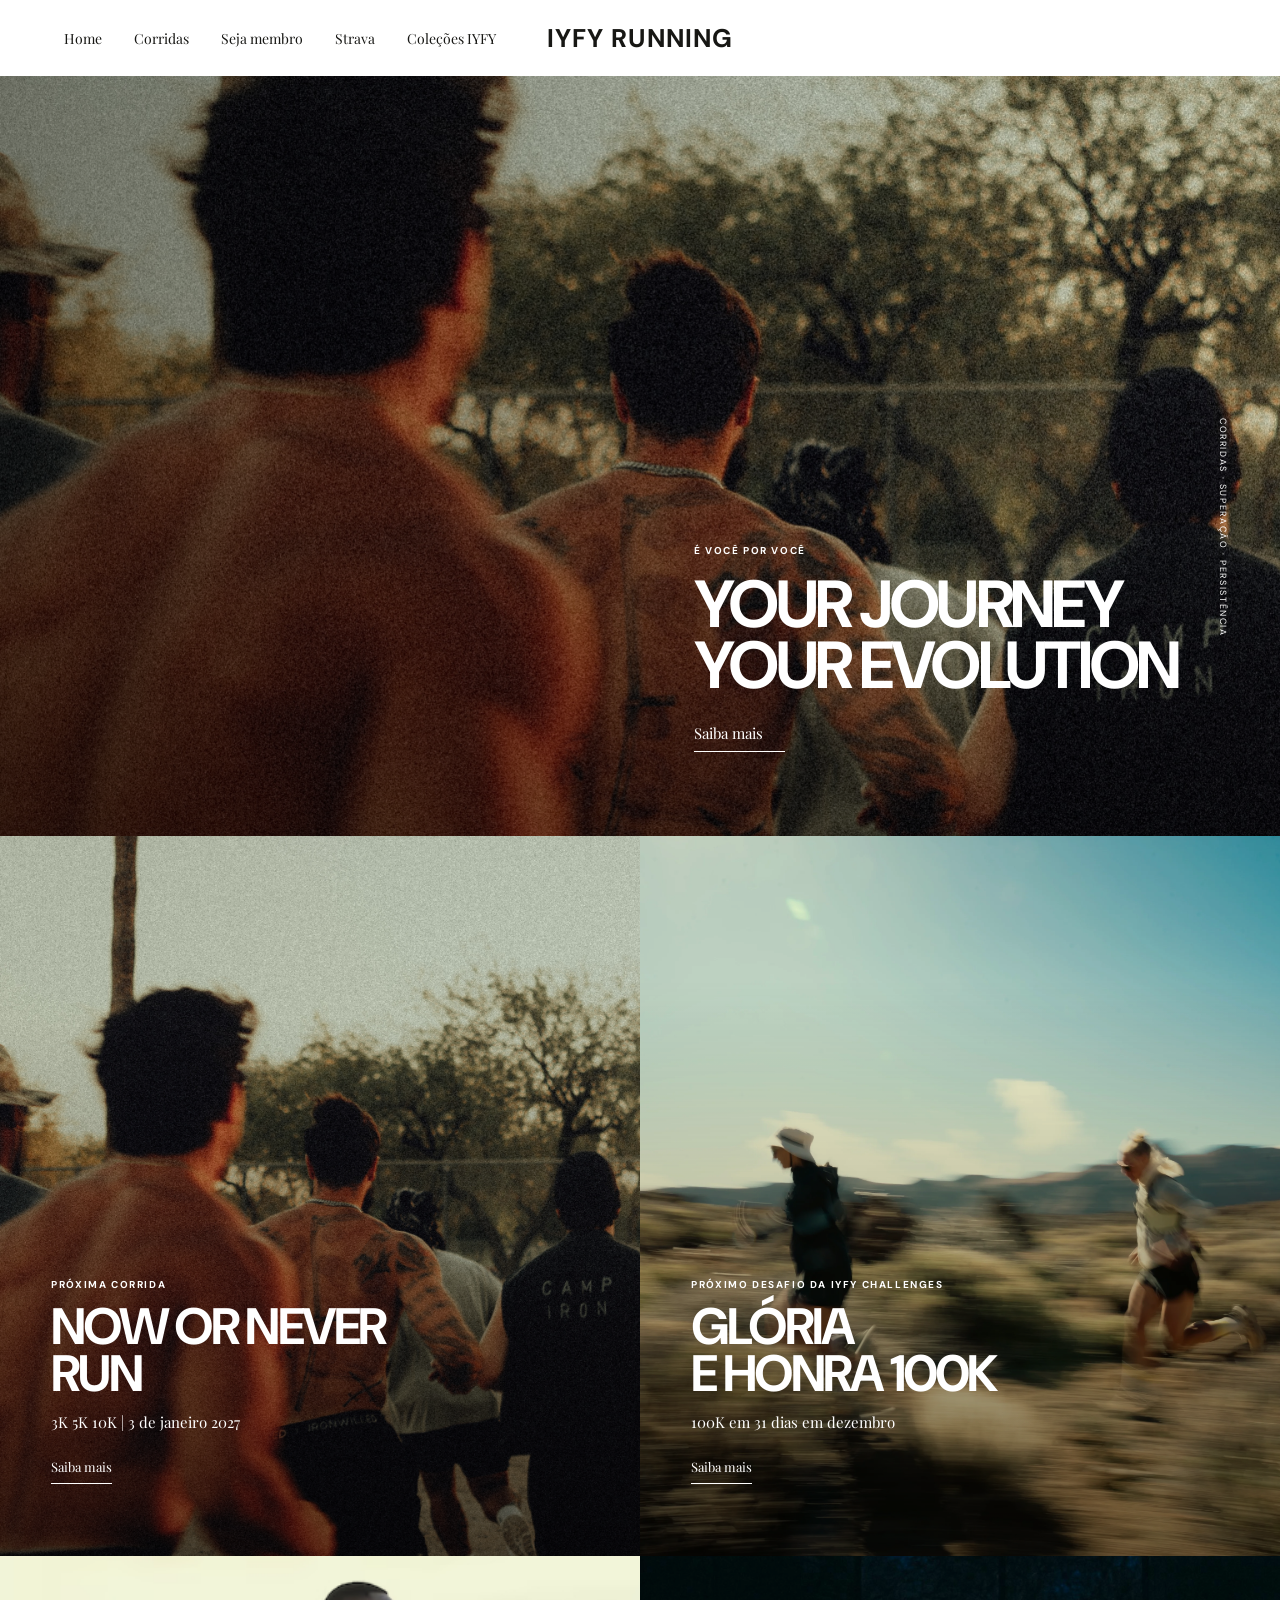
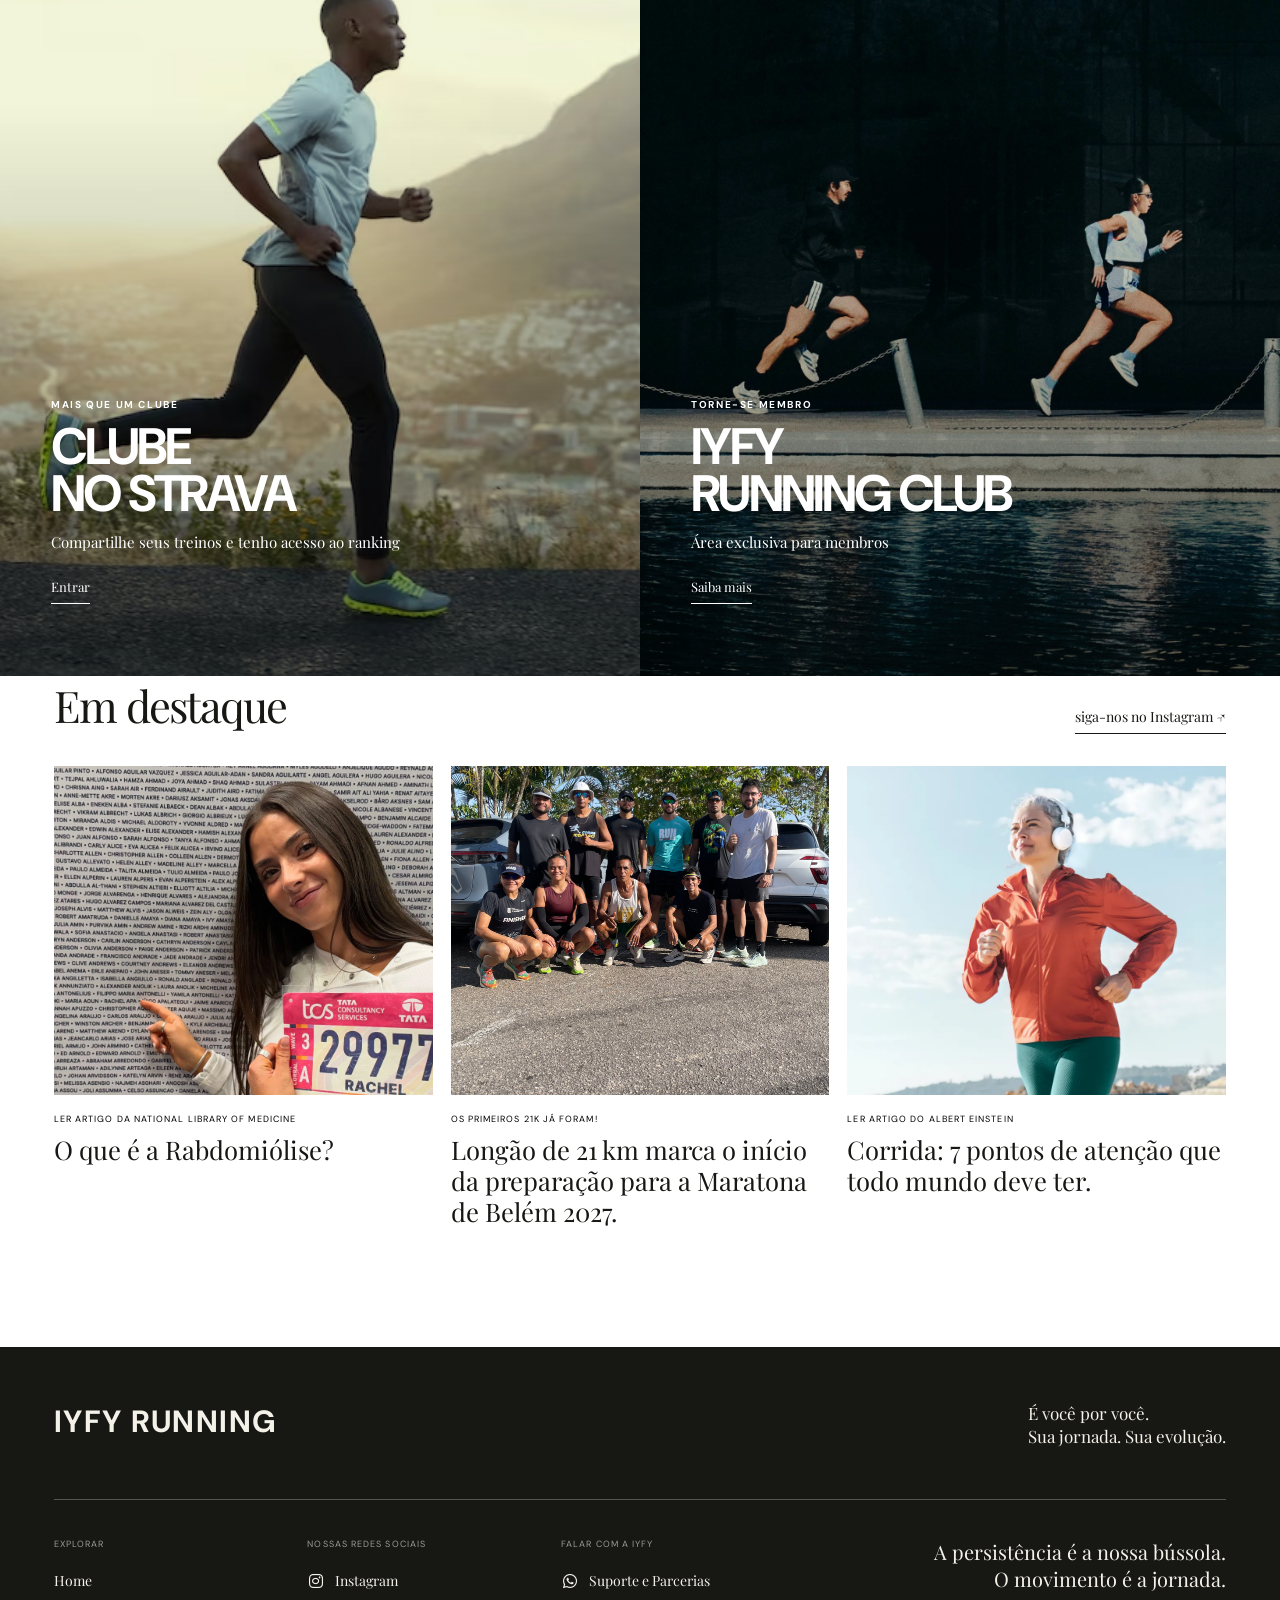
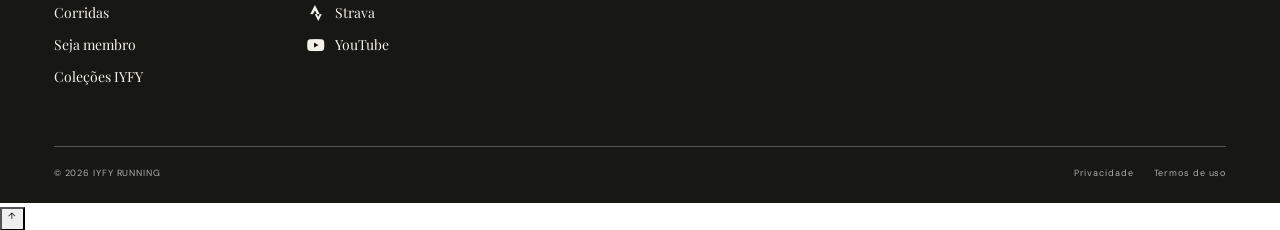
==== commit 079ad168: "Update index.html" ====
--- a/index.html
+++ b/index.html
@@ -38,7 +38,7 @@
 
       <a href="#shop">Home</a>
 
-      <a href="https://iyfyrunning.com.br/">Corridas</a>
+      <a href="runnings.html">Corridas</a>
 
       <a href="https://iyfyrunning.com.br/">Seja membro</a>
 
@@ -92,7 +92,7 @@
 
     <section class="feature-grid" id="projects">
 
-      <a href="#shop" class="feature-card">
+      <a href="runnings.html" class="feature-card">
 
         <img
 
--- a/style.css
+++ b/style.css
@@ -1,733 +1,759 @@
-/* =========================================
-   RESET
-========================================= */
-
-*{
-    margin:0;
-    padding:0;
-    box-sizing:border-box;
-}
-
-html{
-    scroll-behavior:smooth;
-}
-
-body{
-    font-family:'Inter',sans-serif;
-    color:#111;
-    background:#fff;
-    line-height:1.7;
-}
-
-/* =========================================
-   VARIÁVEIS
-========================================= */
-
-:root{
-    --red:#666666;
-    --text:#111111;
-    --gray:#666666;
-    --light-gray:#f7f7f7;
-    --border:#e8e8e8;
-    --max-width:1400px;
-}
-
-/* =========================================
-   LINKS
-========================================= */
-
-a{
-    text-decoration:none;
-    color:inherit;
-}
-
-/* =========================================
-   IMAGENS
-========================================= */
-
-img{
-    display:block;
-    width:100%;
-}
-
-/* =========================================
-   HEADER
-========================================= */
-
-.header{
-
-    position:sticky;
-    top:0;
-    z-index:1000;
-
-    background:#fff;
-
-    border-bottom:1px solid var(--border);
-
-    display:flex;
-    justify-content:space-between;
-    align-items:center;
-
-    padding:22px 5%;
-}
-
-.logo{
-
-    font-weight:800;
-
-    letter-spacing:3px;
-
-    font-size:1.1rem;
-}
-
-.nav{
-
-    display:flex;
-    gap:32px;
-}
-
-.nav a{
-
-    font-size:.95rem;
-
-    font-weight:600;
-
-    transition:.3s;
-}
-
-.nav a:hover{
-
-    color:black;
-}
-
-.search-box input{
-
-    width:220px;
-
-    height:42px;
-
-    border:1px solid var(--border);
-
-    padding:0 15px;
-
-    outline:none;
-
-    font-size:.9rem;
-}
-
-/* =========================================
-   HERO
-========================================= */
-
-.hero{
-
-    max-width:var(--max-width);
-
-    margin:60px auto;
-
-    padding:0 5%;
-}
-
-.hero img{
-
-    width:100%;
-
-    height:720px;
-
-    object-fit:cover;
-}
-
-.hero-content{
-
-    margin-top:40px;
-
-    max-width:900px;
-}
-
-.category{
-
-    display:inline-block;
-
-    color:var(--red);
-
-    font-size:.8rem;
-
-    font-weight:700;
-
-    letter-spacing:2px;
-
-    text-transform:uppercase;
-
-    margin-bottom:20px;
-}
-
-.hero h1{
-
-    font-family:'Playfair Display',serif;
-
-    font-size:4.8rem;
-
-    line-height:1.05;
-
-    font-weight:700;
-
-    margin-bottom:25px;
-}
-
-.hero p{
-
-    font-size:1.2rem;
-
-    color:var(--gray);
-
-    max-width:700px;
-}
-
-/* =========================================
-   SECTIONS
-========================================= */
-
-.section{
-
-    max-width:var(--max-width);
-
-    margin:100px auto;
-
-    padding:0 5%;
-}
-
-.section-title{
-
-    font-family:'Playfair Display',serif;
-
-    font-size:3rem;
-
-    margin-bottom:50px;
-
-    font-weight:700;
-}
-
-/* =========================================
-   EDITORIAL GRID
-========================================= */
-
-.editorial-grid{
-
-    display:grid;
-
-    grid-template-columns:
-    repeat(3,1fr);
-
-    gap:50px;
-}
-
-.story-card{
-
-    cursor:pointer;
-}
-
-.story-card img{
-
-    width:100%;
-
-    aspect-ratio:4/3;
-
-    object-fit:cover;
-
-    margin-bottom:25px;
-}
-
-.story-card h3{
-
-    font-family:'Playfair Display',serif;
-
-    font-size:2rem;
-
-    line-height:1.2;
-
-    margin-bottom:15px;
-
-    transition:.3s;
-}
-
-.story-card:hover h3{
-
-    color:var(--red);
-}
-
-.story-card p{
-
-    color:var(--gray);
-
-    font-size:1rem;
-}
-
-/* =========================================
-   LATEST STORIES
-========================================= */
-
-.latest-section{
-
-    background:var(--light-gray);
-
-    padding-top:90px;
-
-    padding-bottom:90px;
-}
-
-.latest-grid{
-
-    display:grid;
-
-    grid-template-columns:
-    repeat(4,1fr);
-
-    gap:35px;
-}
-
-.latest-card{
-
-    cursor:pointer;
-}
-
-.latest-card img{
-
-    aspect-ratio:4/3;
-
-    object-fit:cover;
-
-    margin-bottom:18px;
-}
-
-.latest-card h4{
-
-    font-family:'Playfair Display',serif;
-
-    font-size:1.4rem;
-
-    line-height:1.3;
-
-    transition:.3s;
-}
-
-.latest-card:hover h4{
-
-    color:var(--red);
-}
-
-/* =========================================
-   FEATURE STORY
-========================================= */
-
-.feature-story{
-
-    max-width:var(--max-width);
-
-    margin:120px auto;
-
-    padding:0 5%;
-
-    display:grid;
-
-    grid-template-columns:1.5fr 1fr;
-
-    gap:60px;
-
-    align-items:center;
-}
-
-.feature-image img{
-
-    width:100%;
-
-    height:650px;
-
-    object-fit:cover;
-}
-
-.feature-content span{
-
-    color:var(--red);
-
-    font-weight:700;
-
-    letter-spacing:2px;
-
-    font-size:.8rem;
-}
-
-.feature-content h2{
-
-    font-family:'Playfair Display',serif;
-
-    font-size:3.5rem;
-
-    line-height:1.1;
-
-    margin:20px 0;
-}
-
-.feature-content p{
-
-    color:var(--gray);
-
-    font-size:1.1rem;
-}
-
-/* =========================================
-   SCIENCE
-========================================= */
-
-.science{
-
-    border-top:1px solid var(--border);
-}
-
-.science-item{
-
-    padding:35px 0;
-
-    border-bottom:1px solid var(--border);
-
-    cursor:pointer;
-}
-
-.science-item h3{
-
-    font-family:'Playfair Display',serif;
-
-    font-size:2rem;
-
-    transition:.3s;
-}
-
-.science-item:hover h3{
-
-    color:var(--red);
-}
-
-.science-item p{
-
-    margin-top:10px;
-
-    color:var(--gray);
-}
-
-/* =========================================
-   NEWSLETTER
-========================================= */
-
-.newsletter{
-
-    padding:120px 5%;
-
-    text-align:center;
-
-    background:#fafafa;
-}
-
-.newsletter h2{
-
-    font-family:'Playfair Display',serif;
-
-    font-size:3rem;
-
-    margin-bottom:20px;
-}
-
-.newsletter p{
-
-    color:var(--gray);
-
-    margin-bottom:35px;
-}
-
-.newsletter form{
-
-    display:flex;
-
-    justify-content:center;
-
-    gap:10px;
-}
-
-.newsletter input{
-
-    width:420px;
-
-    height:55px;
-
-    padding:0 20px;
-
-    border:1px solid var(--border);
-
-    outline:none;
-}
-
-.newsletter button{
-
-    height:55px;
-
-    padding:0 30px;
-
-    border:none;
-
-    background:#111;
-
-    color:#fff;
-
-    cursor:pointer;
-
-    font-weight:600;
-
-    transition:.3s;
-}
-
-.newsletter button:hover{
-
-    background:var(--red);
-}
-
-/* =========================================
-   FOOTER
-========================================= */
-
-footer{
-
-    background:#111;
-
-    color:#fff;
-
-    text-align:center;
-
-    padding:70px 5%;
-}
-
-.footer-logo{
-
-    font-size:1.3rem;
-
-    font-weight:800;
-
-    letter-spacing:3px;
-
-    margin-bottom:15px;
-}
-
-footer p{
-
-    color:#bdbdbd;
-
-    margin-bottom:30px;
-}
-
-.footer-links{
-
-    display:flex;
-
-    justify-content:center;
-
-    gap:25px;
-}
-
-.footer-links a{
-
-    color:#fff;
-
-    transition:.3s;
-}
-
-.footer-links a:hover{
-
-    color:#d1d1d1;
-}
-
-/* =========================================
-   RESPONSIVO
-========================================= */
-
-@media(max-width:1200px){
-
-    .hero h1{
-        font-size:4rem;
-    }
-
-    .feature-content h2{
-        font-size:3rem;
-    }
-
-    .latest-grid{
-        grid-template-columns:repeat(2,1fr);
-    }
-}
-
-@media(max-width:900px){
-
-    .header{
-        flex-direction:column;
-        gap:20px;
-    }
-
-    .nav{
-        flex-wrap:wrap;
-        justify-content:center;
-    }
-
-    .hero img{
-        height:500px;
-    }
-
-    .hero h1{
-        font-size:3rem;
-    }
-
-    .editorial-grid{
-        grid-template-columns:1fr;
-    }
-
-    .latest-grid{
-        grid-template-columns:1fr;
-    }
-
-    .feature-story{
-        grid-template-columns:1fr;
-    }
-
-    .feature-image img{
-        height:450px;
-    }
-
-    .feature-content h2{
-        font-size:2.5rem;
-    }
-
-    .newsletter form{
-        flex-direction:column;
-        align-items:center;
-    }
-
-    .newsletter input{
-        width:100%;
-        max-width:500px;
-    }
-
-    .footer-links{
-        flex-direction:column;
-        gap:15px;
-    }
-}
-
-@media(max-width:600px){
-
-    .hero{
-        margin:30px auto;
-    }
-
-    .hero img{
-        height:320px;
-    }
-
-    .hero h1{
-        font-size:2.3rem;
-    }
-
-    .hero p{
-        font-size:1rem;
-    }
-
-    .section-title{
-        font-size:2.2rem;
-    }
-
-    .story-card h3{
-        font-size:1.6rem;
-    }
-
-    .science-item h3{
-        font-size:1.5rem;
-    }
-
-    .newsletter h2{
-        font-size:2rem;
-    }
-}
-
-/* =========================================
-ANIMAÇÕES
-========================================= */
-
-.hidden{
-
-    opacity:0;
-
-    transform:translateY(40px);
-
-    transition:
-    opacity .8s ease,
-    transform .8s ease;
-}
-
-.show{
-
-    opacity:1;
-
-    transform:translateY(0);
-}
-
-/* =========================================
-BOTÃO TOPO
-========================================= */
-
-.back-top{
-
-    position:fixed;
-
-    right:25px;
-
-    bottom:25px;
-
-    width:50px;
-
-    height:50px;
-
-    border:none;
-
-    border-radius:50%;
-
-    background:#111;
-
-    color:#fff;
-
-    cursor:pointer;
-
-    font-size:20px;
-
-    opacity:0;
-
-    pointer-events:none;
-
-    transition:.3s;
-
-    z-index:999;
-}
-
-.back-top.active{
-
-    opacity:1;
-
-    pointer-events:auto;
-}
-
-.back-top:hover{
-
-    background:#a51c30;
-}
-
-/* =========================================
-LINK ATIVO
-========================================= */
-
-.active-link{
-
-    color:#666666 !important;
-}+:root {
+--background: #f4f1e9;
+--text: #171714;
+--muted: black;
+--line: rgba(23, 23, 20, 0.25);
+}
+
+* {
+box-sizing: border-box;
+}
+
+html {
+scroll-behavior: smooth;
+}
+
+body {
+margin: 0;
+background: white;
+color: var(--text);
+font-family: "DM Sans", sans-serif;
+-webkit-font-smoothing: antialiased;
+}
+
+a {
+color: inherit;
+text-decoration: none;
+}
+
+button,
+input {
+font: inherit;
+}
+
+/* HEADER */
+
+.header {
+height: 76px;
+padding: 0 4.2%;
+display: grid;
+grid-template-columns: 1fr auto 1fr;
+align-items: center;
+gap: 25px;
+position: relative;
+z-index: 10;
+background: white;
+}
+
+.navigation {
+display: flex;
+align-items: center;
+gap: clamp(16px, 2.5vw, 38px);
+}
+
+.navigation a {
+font-family: "Playfair Display", serif;
+font-size: 14px;
+transition: opacity 0.25s;
+}
+
+.navigation a:hover,
+.header-right a:hover {
+opacity: 0.55;
+}
+
+.logo,
+.footer-logo {
+font-size: clamp(17px, 2vw, 26px);
+font-weight: 700;
+letter-spacing: 0.045em;
+white-space: nowrap;
+text-align: center;
+}
+
+.header-right {
+display: flex;
+justify-content: flex-end;
+align-items: center;
+gap: 24px;
+}
+
+.world-link {
+font-size: 11px;
+font-weight: 700;
+}
+
+.search-link {
+font-size: 24px;
+}
+
+.menu-toggle {
+display: none;
+}
+
+/* HERO */
+
+.hero {
+height: min(760px, calc(100svh - 76px));
+min-height: 560px;
+position: relative;
+overflow: hidden;
+color: white;
+background: #55554d;
+}
+
+.hero-image {
+position: absolute;
+inset: 0;
+width: 100%;
+height: 100%;
+object-fit: cover;
+object-position: center;
+transition: transform 1.2s ease;
+}
+
+.hero:hover .hero-image {
+transform: scale(1.025);
+}
+
+.hero-overlay {
+position: absolute;
+inset: 0;
+background:
+linear-gradient(
+90deg,
+rgba(0, 0, 0, 0.4),
+transparent 85%
+),
+linear-gradient(
+0deg,
+rgba(0, 0, 0, 0.3),
+transparent 55%
+);
+}
+
+.hero-content {
+position: absolute;
+right: 8%;
+bottom: 11%;
+max-width: 620px;
+}
+
+.eyebrow {
+font-size: 10px;
+font-weight: 700;
+letter-spacing: 0.16em;
+margin: 0 0 17px;
+}
+
+.hero h1,
+.feature-content h2 {
+font-size: clamp(42px, 5.2vw, 76px);
+line-height: 0.92;
+letter-spacing: -0.055em;
+font-weight: 700;
+margin: 0 0 27px;
+}
+
+.discover-link {
+display: inline-flex;
+align-items: center;
+gap: 22px;
+width: fit-content;
+padding-bottom: 8px;
+border-bottom: 1px solid currentColor;
+font-family: "Playfair Display", serif;
+font-style: normal;
+font-size: 15px;
+transition: gap 0.25s;
+}
+
+.discover-link:hover {
+gap: 31px;
+}
+
+.hero-counter {
+position: absolute;
+bottom: 5%;
+left: 4.2%;
+font-size: 10px;
+letter-spacing: 0.1em;
+}
+
+.hero-counter span {
+margin: 0 8px;
+}
+
+.hero-side {
+position: absolute;
+right: 4%;
+top: 45%;
+writing-mode: vertical-rl;
+font-size: 9px;
+letter-spacing: 0.18em;
+}
+
+/* FEATURE GALLERY */
+
+.feature-grid {
+display: grid;
+grid-template-columns: 1fr 1fr;
+}
+
+.feature-card {
+height: min(59vw, 720px);
+min-height: 500px;
+position: relative;
+overflow: hidden;
+display: block;
+color: white;
+background: #777;
+}
+
+.feature-card > img {
+position: absolute;
+inset: 0;
+width: 100%;
+height: 100%;
+object-fit: cover;
+transition: transform 0.9s ease;
+}
+
+.feature-card:hover > img {
+transform: scale(1.04);
+}
+
+.feature-overlay {
+position: absolute;
+inset: 0;
+background: linear-gradient(
+0deg,
+rgba(0, 0, 0, 0.48),
+transparent 75%
+);
+}
+
+.green-overlay {
+background:
+linear-gradient(
+0deg,
+rgba(0, 0, 0, 0.45),
+transparent 80%
+),
+rgba(168, 184, 0, 0.15);
+mix-blend-mode: multiply;
+}
+
+.feature-content {
+position: absolute;
+left: 8%;
+right: 6%;
+bottom: 10%;
+}
+
+.feature-content .eyebrow {
+margin-bottom: 12px;
+}
+
+.feature-content h2 {
+font-size: clamp(34px, 4vw, 58px);
+margin-bottom: 13px;
+}
+
+.feature-description {
+font-family: "Playfair Display", serif;
+font-size: 15px;
+margin-bottom: 24px;
+}
+
+.feature-content .discover-link {
+font-size: 13px;
+}
+
+/* MANIFESTO */
+
+.manifesto {
+padding: 125px 20px 135px;
+text-align: center;
+}
+
+.manifesto .eyebrow {
+margin-bottom: 25px;
+}
+
+.manifesto h2,
+.newsletter h2 {
+font-family: "Playfair Display", serif;
+font-size: clamp(31px, 4.3vw, 61px);
+font-weight: 400;
+line-height: 1.12;
+letter-spacing: -0.045em;
+margin: 0 auto 28px;
+}
+
+.manifesto h2 em,
+.newsletter h2 em {
+font-weight: 400;
+}
+
+.dark-link {
+display: inline-block;
+font-family: "Playfair Display", serif;
+font-style: normal;
+font-size: 14px;
+padding-bottom: 7px;
+border-bottom: 1px solid currentColor;
+}
+
+/* JOURNAL */
+
+.journal {
+padding: 0 4.2% 120px;
+}
+
+.section-heading {
+display: flex;
+justify-content: space-between;
+align-items: end;
+margin-bottom: 32px;
+}
+
+.section-heading .eyebrow {
+margin-bottom: 10px;
+}
+
+.section-heading h2 {
+font-family: "Playfair Display", serif;
+font-weight: 400;
+font-size: clamp(28px, 3.4vw, 45px);
+letter-spacing: -0.04em;
+margin: 0;
+}
+
+.journal-grid {
+display: grid;
+grid-template-columns: repeat(3, minmax(0, 1fr));
+gap: 18px;
+}
+
+.journal-card {
+min-width: 0;
+}
+
+.journal-image {
+display: block;
+aspect-ratio: 1.15 / 1;
+overflow: hidden;
+background: #ddd;
+}
+
+.journal-image img {
+width: 100%;
+height: 100%;
+display: block;
+object-fit: cover;
+transition: transform 0.7s ease;
+}
+
+.journal-card:hover img {
+transform: scale(1.035);
+}
+
+.journal-meta {
+font-size: 9px;
+letter-spacing: 0.12em;
+color: var(--muted);
+margin: 18px 0 9px;
+}
+
+.journal-card h3 {
+font-family: "Playfair Display", serif;
+font-size: clamp(19px, 2vw, 26px);
+font-weight: 400;
+line-height: 1.2;
+margin: 0;
+}
+
+/* NEWSLETTER */
+
+.newsletter {
+background: #d7d8c9;
+text-align: center;
+padding: 90px 20px 75px;
+}
+
+.newsletter h2 {
+font-size: clamp(32px, 4vw, 54px);
+margin-bottom: 35px;
+}
+
+.newsletter-form {
+display: flex;
+max-width: 430px;
+margin: 0 auto;
+border-bottom: 1px solid var(--text);
+}
+
+.newsletter-form input {
+flex: 1;
+min-width: 0;
+border: 0;
+outline: none;
+background: transparent;
+padding: 14px 0;
+font-size: 12px;
+}
+
+.newsletter-form button {
+border: 0;
+background: transparent;
+padding-left: 20px;
+font-size: 10px;
+font-weight: 700;
+letter-spacing: 0.08em;
+cursor: pointer;
+}
+
+.form-message {
+font-size: 12px;
+min-height: 16px;
+}
+
+/* FOOTER */
+
+.footer {
+background: #171714;
+color: var(--background);
+padding: 55px 4.2% 24px;
+}
+
+.footer-top {
+display: flex;
+justify-content: space-between;
+align-items: flex-start;
+padding-bottom: 50px;
+border-bottom: 1px solid rgba(244, 241, 233, 0.28);
+}
+
+.footer-logo {
+font-size: clamp(20px, 2.4vw, 31px);
+}
+
+.footer-tagline {
+font-family: "Playfair Display", serif;
+font-size: 17px;
+line-height: 1.4;
+margin: 0;
+}
+
+.back-top {
+font-size: 9px;
+letter-spacing: 0.12em;
+padding-bottom: 7px;
+border-bottom: 1px solid currentColor;
+}
+
+.footer-columns {
+display: grid;
+grid-template-columns: 1fr 1fr 1.2fr 1.6fr;
+gap: 25px;
+padding: 38px 0 60px;
+}
+
+.footer-column {
+display: flex;
+flex-direction: column;
+align-items: flex-start;
+gap: 13px;
+}
+
+.footer-label {
+font-size: 9px;
+letter-spacing: 0.12em;
+opacity: 0.6;
+margin: 0 0 8px;
+}
+
+.footer-column a {
+font-family: "Playfair Display", serif;
+font-size: 14px;
+transition: opacity 0.2s;
+}
+
+.footer-column a:hover,
+.footer-bottom a:hover {
+opacity: 0.55;
+}
+
+.footer-note {
+justify-self: end;
+text-align: right;
+font-family: "Playfair Display", serif;
+font-style: normal;
+font-size: 20px;
+line-height: 1.35;
+}
+
+.footer-bottom {
+display: flex;
+justify-content: space-between;
+align-items: center;
+gap: 18px;
+border-top: 1px solid rgba(244, 241, 233, 0.28);
+padding-top: 20px;
+color: rgba(244, 241, 233, 0.7);
+font-size: 9px;
+letter-spacing: 0.1em;
+}
+
+.footer-bottom div {
+display: flex;
+gap: 20px;
+}
+
+/* RESPONSIVE */
+
+@media (max-width: 900px) {
+.header {
+padding: 0 22px;
+gap: 15px;
+}
+
+.navigation {
+gap: 13px;
+}
+
+.navigation a {
+font-size: 12px;
+}
+
+.world-link {
+display: none;
+}
+
+.feature-card {
+min-height: 430px;
+}
+
+.footer-columns {
+grid-template-columns: repeat(2, 1fr);
+row-gap: 35px;
+}
+
+.footer-note {
+justify-self: start;
+text-align: left;
+}
+}
+
+@media (max-width: 640px) {
+.header {
+height: 64px;
+grid-template-columns: 30px 1fr 30px;
+padding: 0 18px;
+gap: 8px;
+}
+
+.menu-toggle {
+display: flex;
+width: 26px;
+height: 26px;
+flex-direction: column;
+justify-content: center;
+gap: 6px;
+background: transparent;
+border: 0;
+cursor: pointer;
+}
+
+.menu-toggle span {
+display: block;
+width: 21px;
+height: 1px;
+background: var(--text);
+}
+
+.navigation {
+display: none;
+position: absolute;
+top: 64px;
+left: 0;
+right: 0;
+padding: 25px 22px;
+background: var(--background);
+border-top: 1px solid var(--line);
+flex-direction: column;
+align-items: flex-start;
+gap: 22px;
+}
+
+.navigation.open {
+display: flex;
+}
+
+.navigation a {
+font-size: 17px;
+}
+
+.logo {
+font-size: 16px;
+letter-spacing: 0.025em;
+}
+
+.header-right {
+justify-content: flex-end;
+}
+
+.search-link {
+font-size: 21px;
+}
+
+.hero {
+height: 82svh;
+min-height: 570px;
+max-height: 760px;
+}
+
+.hero-image {
+object-position: 55% center;
+}
+
+.hero-overlay {
+background: linear-gradient(
+0deg,
+rgba(0, 0, 0, 0.55),
+transparent 80%
+);
+}
+
+.hero-content {
+left: 22px;
+right: 20px;
+bottom: 13%;
+}
+
+.hero h1 {
+font-size: clamp(42px, 11.5vw, 61px);
+}
+
+.hero-side {
+display: none;
+}
+
+.feature-grid {
+grid-template-columns: 1fr;
+}
+
+.feature-card {
+height: 115vw;
+min-height: 430px;
+max-height: 620px;
+}
+
+.feature-content {
+left: 24px;
+bottom: 9%;
+}
+
+.feature-content h2 {
+font-size: clamp(38px, 10vw, 54px);
+}
+
+.manifesto {
+padding: 90px 22px 100px;
+}
+
+.manifesto h2 {
+font-size: 34px;
+}
+
+.journal {
+padding: 0 20px 85px;
+}
+
+.section-heading {
+display: block;
+}
+
+.section-heading .dark-link {
+margin-top: 20px;
+}
+
+.journal-grid {
+grid-template-columns: 1fr;
+gap: 32px;
+}
+
+.journal-image {
+aspect-ratio: 1.12 / 1;
+}
+
+.journal-card h3 {
+font-size: 25px;
+}
+
+.newsletter {
+padding: 75px 22px 65px;
+}
+
+.newsletter h2 {
+font-size: 36px;
+}
+
+.footer {
+padding: 40px 22px 22px;
+}
+
+.footer-top {
+display: grid;
+grid-template-columns: 1fr auto;
+gap: 20px;
+padding-bottom: 35px;
+}
+
+.footer-tagline {
+grid-column: 1;
+grid-row: 2;
+}
+
+.back-top {
+grid-column: 2;
+grid-row: 1;
+}
+
+.footer-columns {
+grid-template-columns: 1fr 1fr;
+gap: 35px 18px;
+padding: 30px 0 45px;
+}
+
+.footer-note {
+font-size: 17px;
+}
+
+.footer-bottom {
+flex-wrap: wrap;
+font-size: 8px;
+}
+
+.footer-bottom > span:last-child {
+width: 100%;
+}
+}
+
+.footer-column a {
+  display: flex;
+  align-items: center;
+  gap: 10px;
+}
+
+.footer-column a i {
+  font-size: 16px;
+  width: 18px;
+  text-align: center;
+  transition: transform 0.3s ease;
+}
+
+.footer-column a:hover i {
+  transform: translateY(-2px);
+}
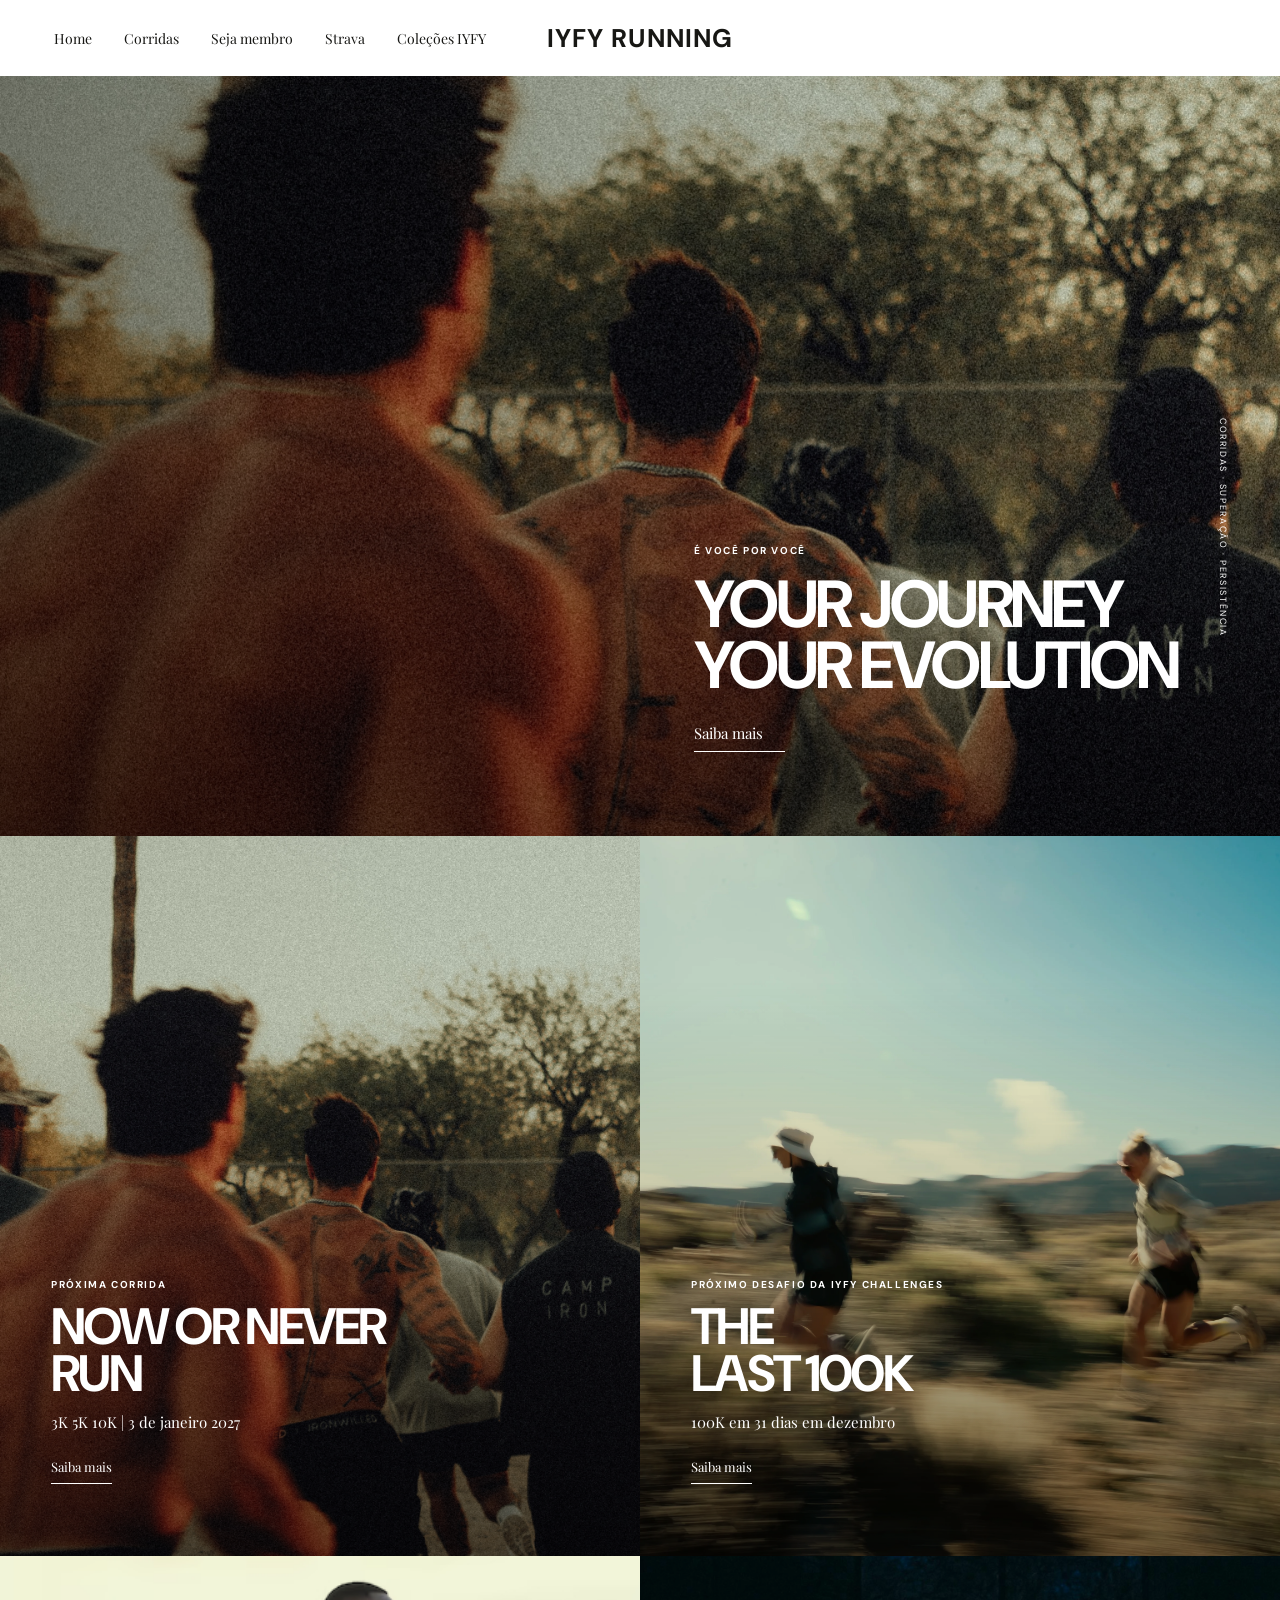
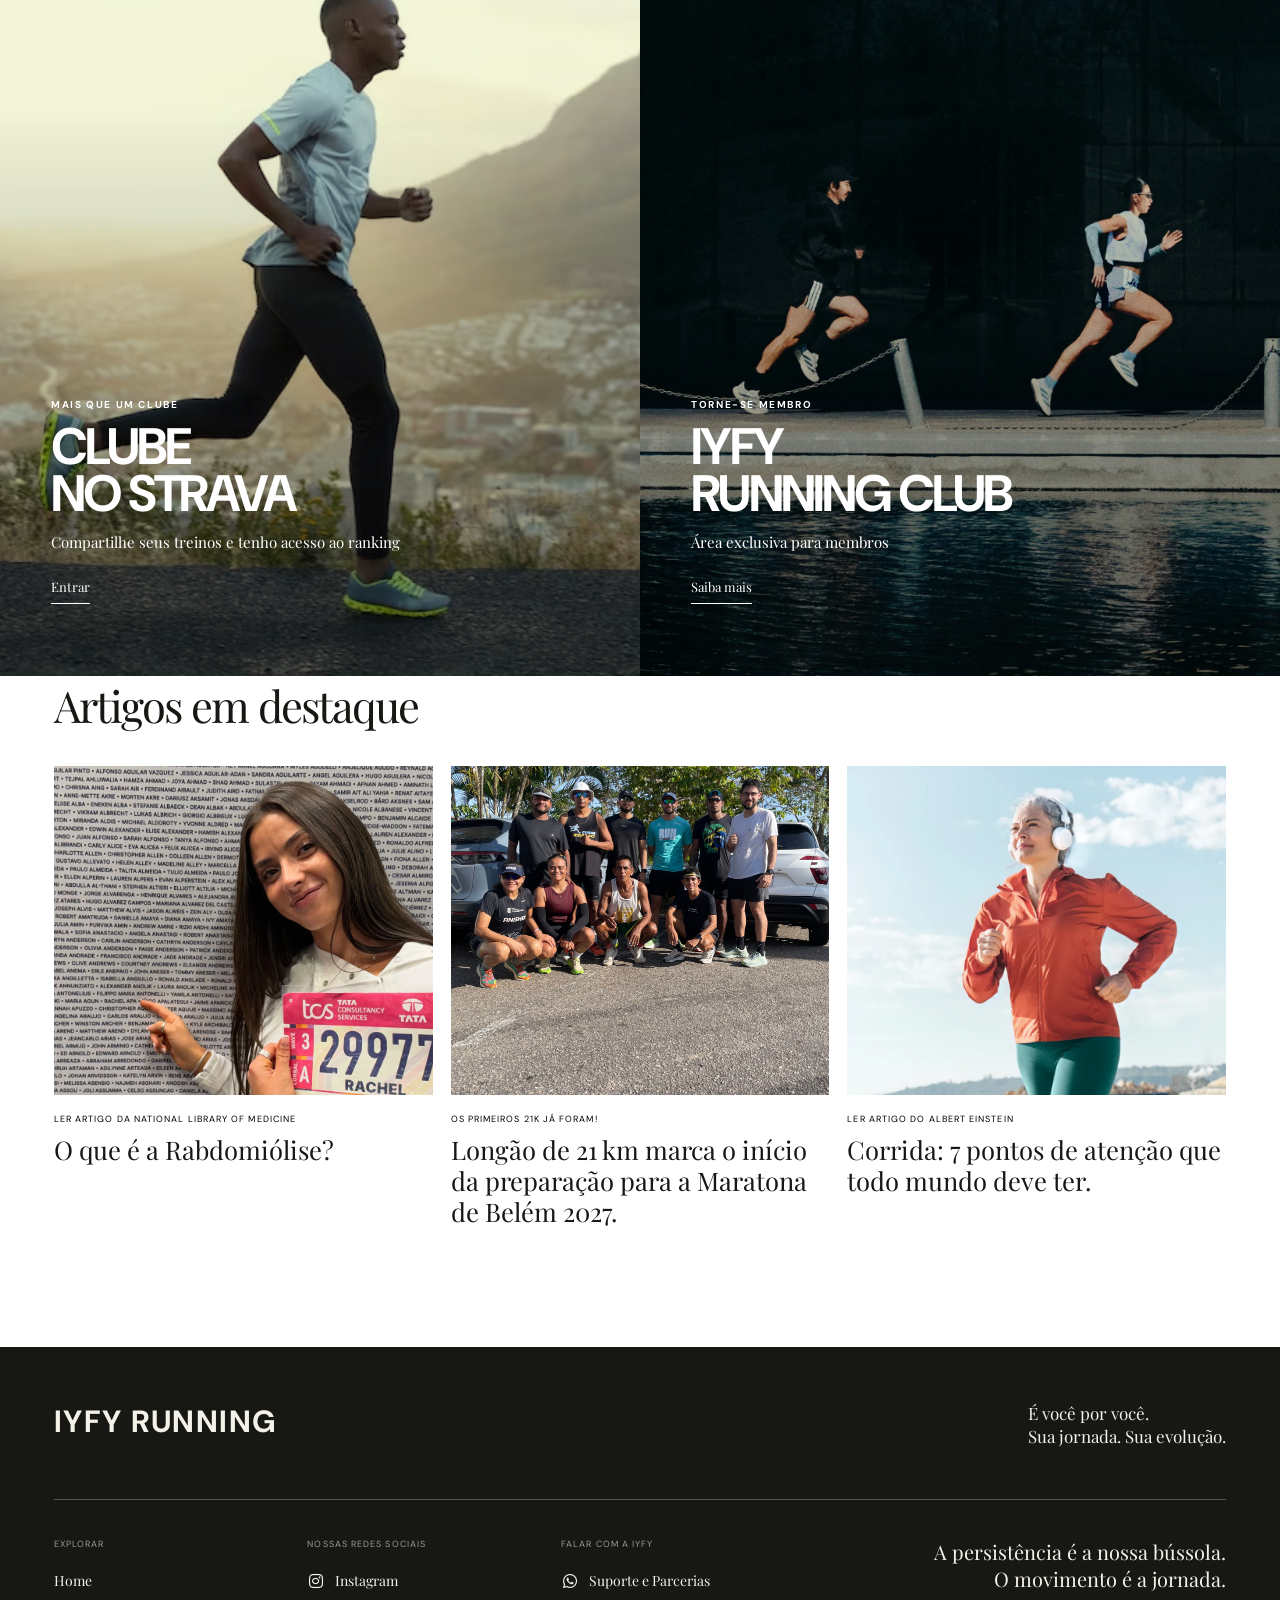
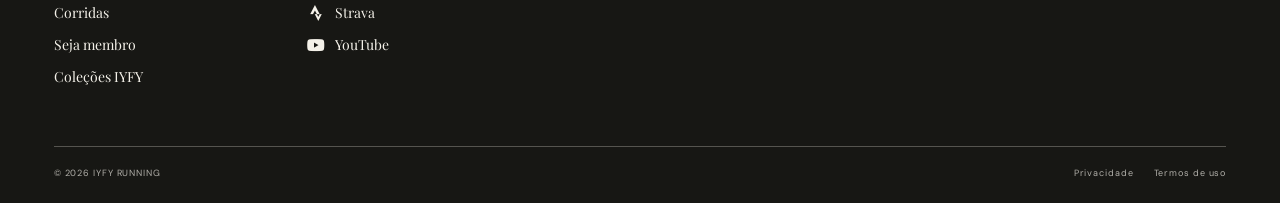
==== commit 3e3cd83b: "Update index.html" ====
--- a/index.html
+++ b/index.html
@@ -138,7 +138,7 @@
 
           <p class="eyebrow">PRÓXIMO DESAFIO DA IYFY CHALLENGES</p>
 
-          <h2>GLÓRIA<br>E HONRA 100K</h2>
+          <h2>THE<br>LAST 100K</h2>
 
           <p class="feature-description">
 
@@ -222,11 +222,9 @@
 
           
 
-          <h2>Em destaque</h2>
-
-        </div>
-
-        <a href="https://instagram.com/iyfyrunning" target="_blank" rel="noopener noreferrer" class="dark-link">siga-nos no Instagram ↗</a>
+          <h2>Artigos em destaque</h2>
+
+        </div>
 
       </div>
 
@@ -322,11 +320,11 @@
 
         <a href="#home">Home</a>
 
-        <a href="https://iyfyrunning.com.br/">Corridas</a>
+        <a href="runnings.html">Corridas</a>
 
         <a href="">Seja membro</a>
 
-        <a href="https://iyfyrunning.com.br/iyfyrunners.html">Coleções IYFY</a>
+        <a href="iyfyrunners.html">Coleções IYFY</a>
 
       </div>
 
--- a/style.css
+++ b/style.css
@@ -580,7 +580,7 @@
 left: 0;
 right: 0;
 padding: 25px 22px;
-background: var(--background);
+background: white;
 border-top: 1px solid var(--line);
 flex-direction: column;
 align-items: flex-start;
